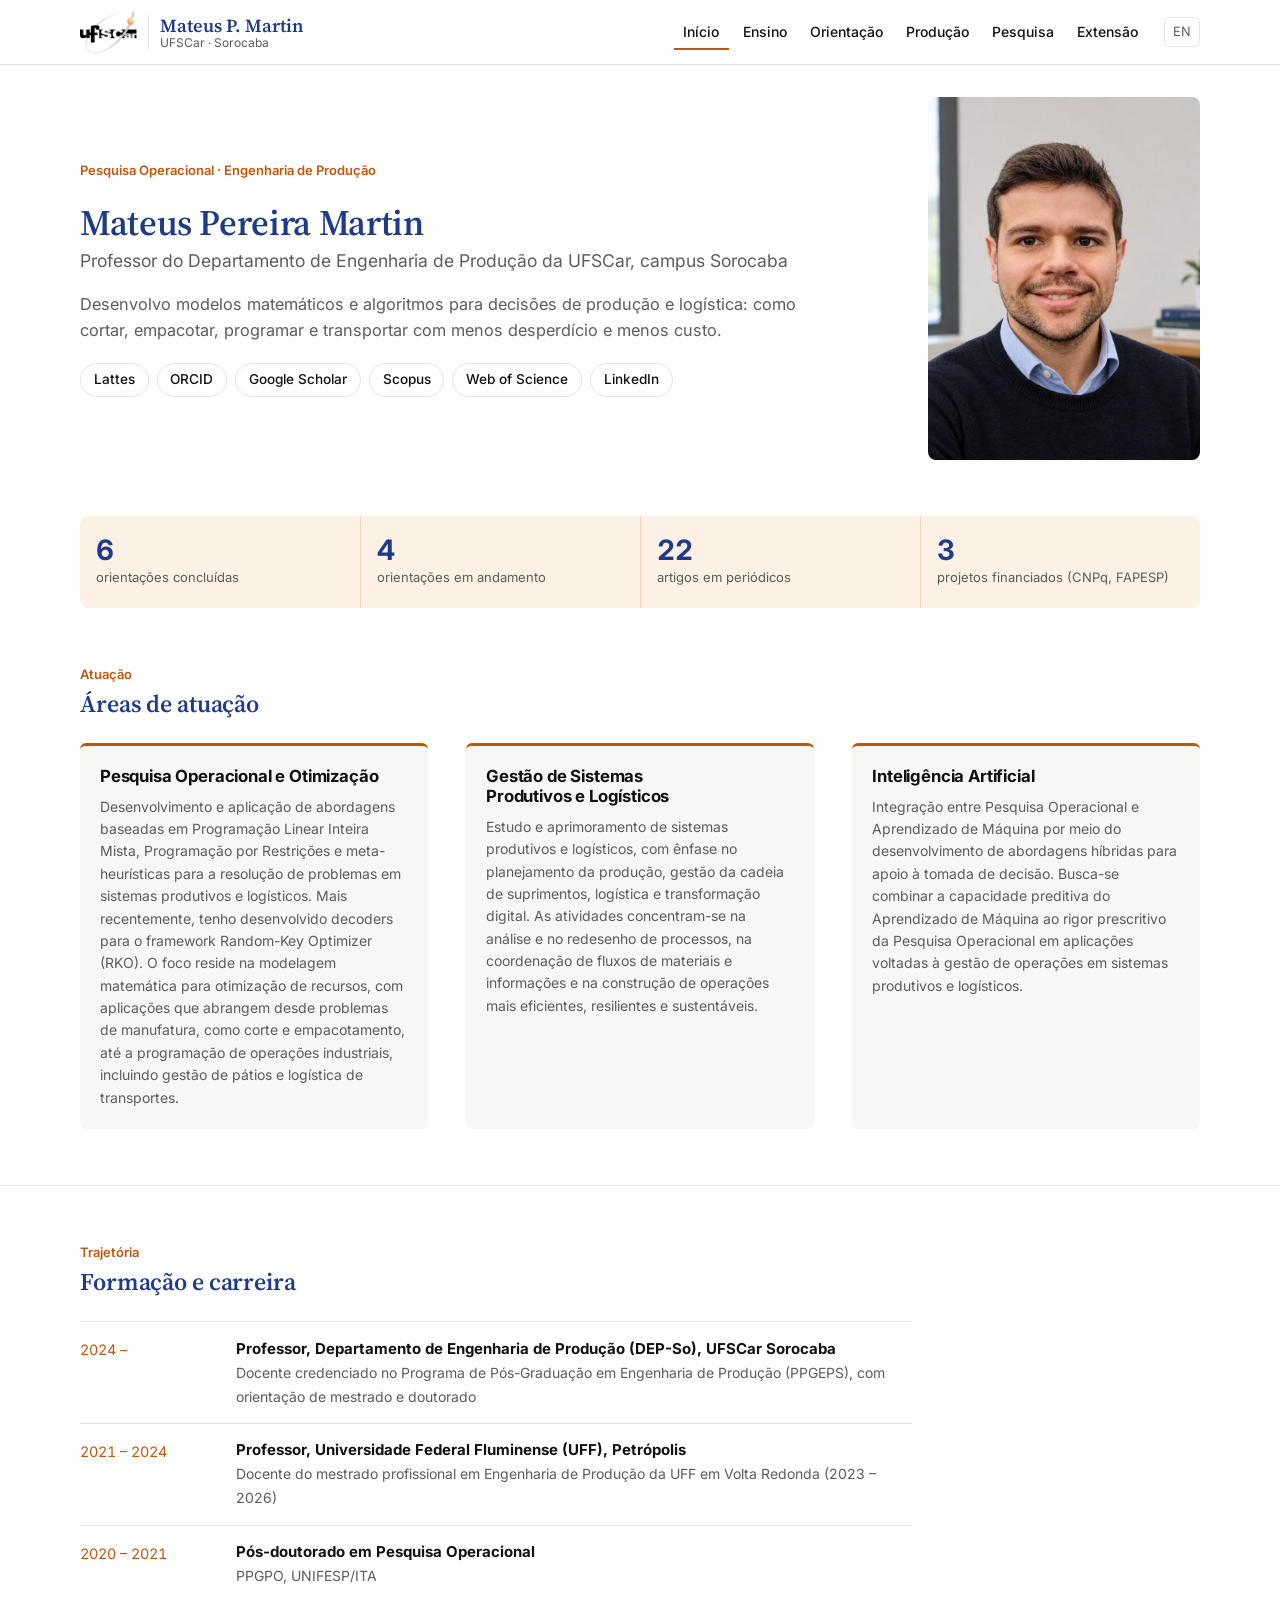
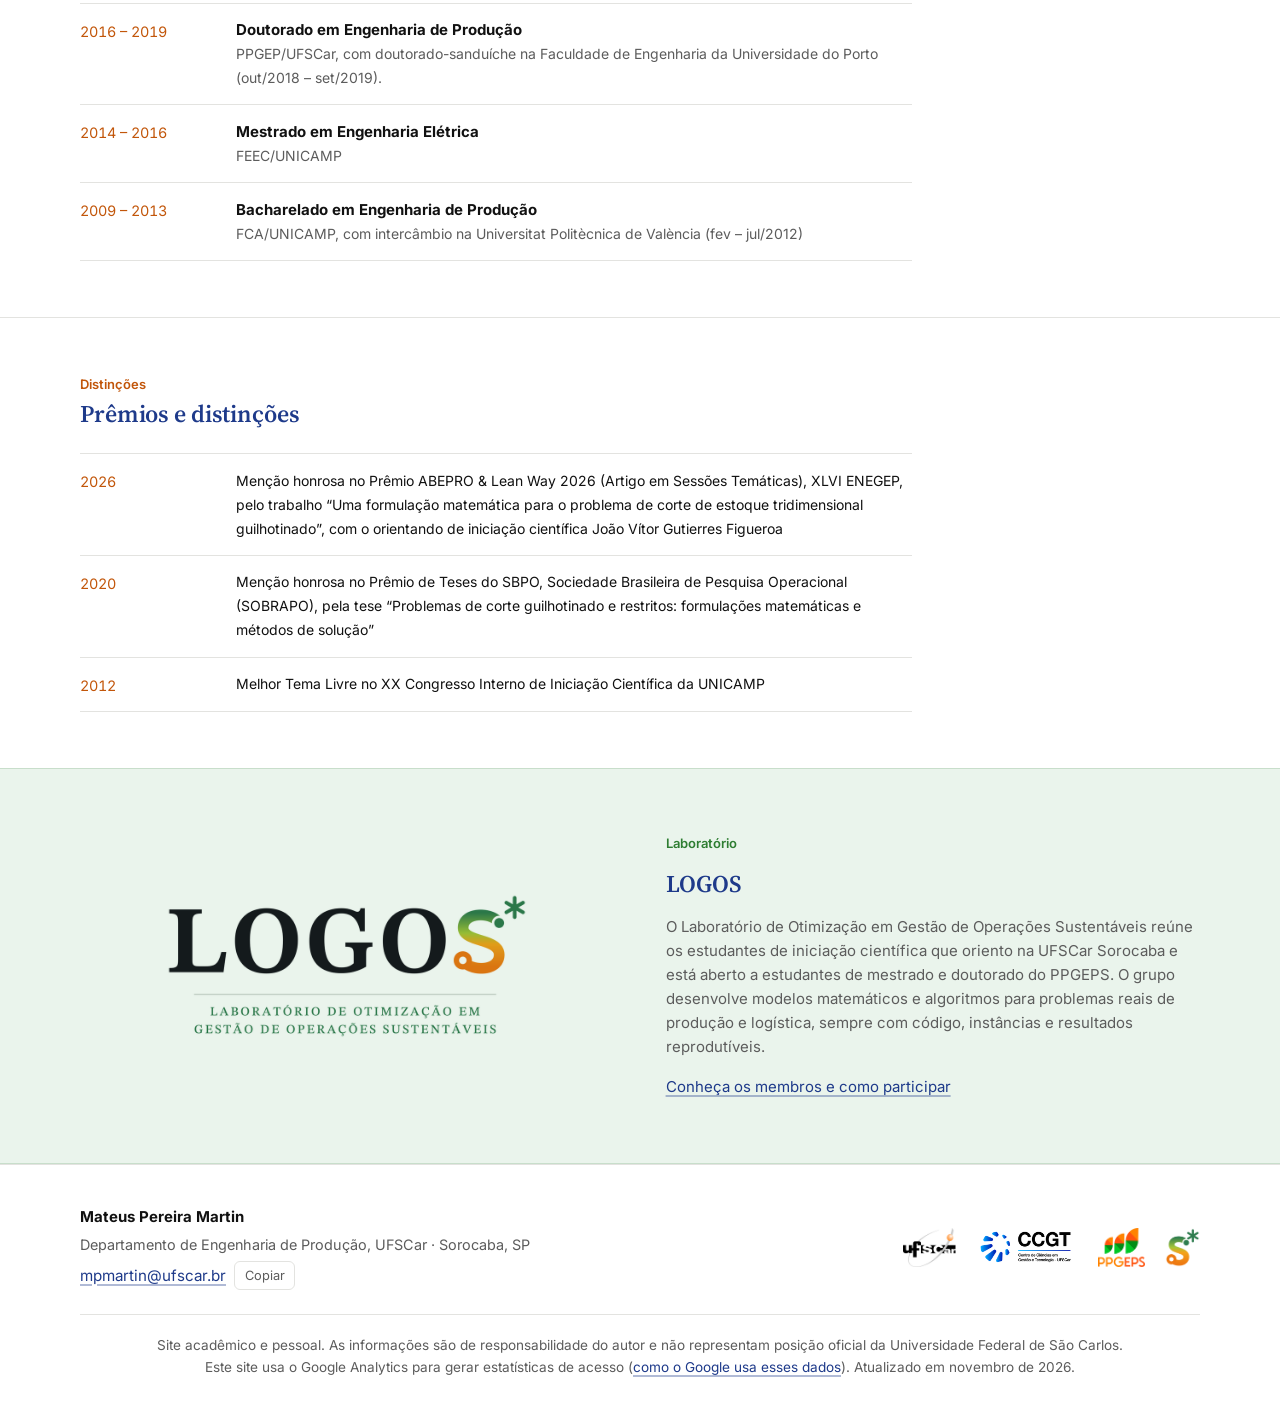
==== index.html @ 154f7690 "Add files via upload" ====
<!DOCTYPE html>
<html lang="pt-BR">
<head>
<meta charset="UTF-8">
<meta name="viewport" content="width=device-width, initial-scale=1.0, viewport-fit=cover">
<title>Mateus Pereira Martin</title>
<meta name="description" content="Mateus Pereira Martin, professor de Engenharia de Produção na UFSCar Sorocaba. Pesquisa Operacional aplicada à produção e à logística.">
<link rel="canonical" href="https://mateuspereiramartin.github.io/site/index.html">
<link rel="alternate" hreflang="pt-BR" href="https://mateuspereiramartin.github.io/site/index.html">
<link rel="alternate" hreflang="en" href="https://mateuspereiramartin.github.io/site/en/index.html">
<meta property="og:type" content="website">
<meta property="og:title" content="Mateus Pereira Martin">
<meta property="og:description" content="Mateus Pereira Martin, professor de Engenharia de Produção na UFSCar Sorocaba. Pesquisa Operacional aplicada à produção e à logística.">
<meta property="og:image" content="https://mateuspereiramartin.github.io/site/figuras/mateus.jpg">
<meta property="og:url" content="https://mateuspereiramartin.github.io/site/index.html">
<meta property="og:locale" content="pt_BR">
<link rel="icon" href="assets/favicon.svg" type="image/svg+xml">
<link rel="preconnect" href="https://fonts.googleapis.com">
<link rel="preconnect" href="https://fonts.gstatic.com" crossorigin>
<link rel="stylesheet" href="https://fonts.googleapis.com/css2?family=Inter:wght@400;500;600;700&family=Source+Serif+4:opsz,wght@8..60,600&display=swap">
<link rel="stylesheet" href="assets/site.css">
<script async src="https://www.googletagmanager.com/gtag/js?id=G-FX92F528BC"></script>
<script>window.dataLayer=window.dataLayer||[];function gtag(){dataLayer.push(arguments);}gtag('js',new Date());gtag('config','G-FX92F528BC');</script>
</head>
<body>
<a class="skip" href="#conteudo">Pular para o conteúdo</a>
<header class="site-header"><div class="wrap">
<div class="brand"><a href="https://www.ufscar.br/" target="_blank" rel="noopener" title="UFSCar"><img src="figuras/logo-ufscar.png" alt="UFSCar" width="247" height="180"></a><a class="brand-text" href="index.html"><strong>Mateus P. Martin</strong><span>UFSCar · Sorocaba</span></a></div>
<button type="button" class="menu-btn" aria-expanded="false" aria-controls="nav">Menu</button>
<nav class="nav" id="nav" aria-label="Principal"><a href="index.html" aria-current="page">Início</a><a href="ensino.html">Ensino</a><a href="orientacao.html">Orientação</a><a href="publicacoes.html">Produção</a><a href="pesquisa.html">Pesquisa</a><a href="extensao.html">Extensão</a></nav>
<a class="lang" href="en/index.html" hreflang="en" lang="en">EN</a>
</div></header>
<main id="conteudo">
<section class="hero"><div class="wrap">
<div class="hero-text">
<p class="eyebrow">Pesquisa Operacional · Engenharia de Produção</p>
<h1>Mateus Pereira Martin<span>Professor do Departamento de Engenharia de Produção da UFSCar, campus Sorocaba</span></h1>
<p class="lead">Desenvolvo modelos matemáticos e algoritmos para decisões de produção e logística: como cortar, empacotar, programar e transportar com menos desperdício e menos custo.</p>
<div class="ids"><a href="https://lattes.cnpq.br/9814295914139504" target="_blank" rel="noopener">Lattes</a><a href="https://orcid.org/0000-0002-6722-7571" target="_blank" rel="noopener">ORCID</a><a href="https://scholar.google.com.br/citations?user=QnhlnG8AAAAJ&hl" target="_blank" rel="noopener">Google Scholar</a><a href="https://www.scopus.com/authid/detail.uri?authorId=57204688163" target="_blank" rel="noopener">Scopus</a><a href="https://www.webofscience.com/wos/author/record/ADG-9938-2022" target="_blank" rel="noopener">Web of Science</a><a href="https://www.linkedin.com/in/mateus-pereira-martin/" target="_blank" rel="noopener">LinkedIn</a></div>
</div>
<figure class="hero-art" style="margin:0">
<img class="photo" src="figuras/mateus.jpg" alt="Foto de Mateus Pereira Martin" width="720" height="960">
</figure>
</div></section><div class="wrap"><dl class="facts">
<div><dt>orientações concluídas</dt><dd>6</dd></div>
<div><dt>orientações em andamento</dt><dd>4</dd></div>
<div><dt>artigos em periódicos</dt><dd>22</dd></div>
<div><dt>projetos financiados (CNPq, FAPESP)</dt><dd>3</dd></div>
</dl></div><section class="section"><div class="wrap"><div class="section-head"><p class="eyebrow">Atuação</p><h2>Áreas de atuação</h2></div><div class="cols"><div class="item"><h3>Pesquisa Operacional e Otimização</h3><p>Desenvolvimento e aplicação de abordagens baseadas em Programação Linear Inteira Mista, Programação por Restrições e meta-heurísticas para a resolução de problemas em sistemas produtivos e logísticos. Mais recentemente, tenho desenvolvido decoders para o framework Random-Key Optimizer (RKO). O foco reside na modelagem matemática para otimização de recursos, com aplicações que abrangem desde problemas de manufatura, como corte e empacotamento, até a programação de operações industriais, incluindo gestão de pátios e logística de transportes.</p></div><div class="item"><h3>Gestão de Sistemas Produtivos e Logísticos</h3><p>Estudo e aprimoramento de sistemas produtivos e logísticos, com ênfase no planejamento da produção, gestão da cadeia de suprimentos, logística e transformação digital. As atividades concentram-se na análise e no redesenho de processos, na coordenação de fluxos de materiais e informações e na construção de operações mais eficientes, resilientes e sustentáveis.</p></div><div class="item"><h3>Inteligência Artificial</h3><p>Integração entre Pesquisa Operacional e Aprendizado de Máquina por meio do desenvolvimento de abordagens híbridas para apoio à tomada de decisão. Busca-se combinar a capacidade preditiva do Aprendizado de Máquina ao rigor prescritivo da Pesquisa Operacional em aplicações voltadas à gestão de operações em sistemas produtivos e logísticos.</p></div></div></div></section><section class="section"><div class="wrap"><div class="section-head"><p class="eyebrow">Trajetória</p><h2>Formação e carreira</h2></div><ol class="timeline" reversed><li><span class="when">2024 –</span><div><strong>Professor, Departamento de Engenharia de Produção (DEP-So), UFSCar Sorocaba</strong><span>Docente credenciado no Programa de Pós-Graduação em Engenharia de Produção (PPGEPS), com orientação de mestrado e doutorado</span></div></li><li><span class="when">2021 – 2024</span><div><strong>Professor, Universidade Federal Fluminense (UFF), Petrópolis</strong><span>Docente do mestrado profissional em Engenharia de Produção da UFF em Volta Redonda (2023 – 2026)</span></div></li><li><span class="when">2020 – 2021</span><div><strong>Pós-doutorado em Pesquisa Operacional</strong><span>PPGPO, UNIFESP/ITA</span></div></li><li><span class="when">2016 – 2019</span><div><strong>Doutorado em Engenharia de Produção</strong><span>PPGEP/UFSCar, com doutorado-sanduíche na Faculdade de Engenharia da Universidade do Porto (out/2018 – set/2019).</span></div></li><li><span class="when">2014 – 2016</span><div><strong>Mestrado em Engenharia Elétrica</strong><span>FEEC/UNICAMP</span></div></li><li><span class="when">2009 – 2013</span><div><strong>Bacharelado em Engenharia de Produção</strong><span>FCA/UNICAMP, com intercâmbio na Universitat Politècnica de València (fev – jul/2012)</span></div></li></ol></div></section><section class="section"><div class="wrap"><div class="section-head"><p class="eyebrow">Distinções</p><h2>Prêmios e distinções</h2></div><ol class="timeline"><li><span class="when">2026</span><div><span style="color:var(--ink)">Menção honrosa no Prêmio ABEPRO &amp; Lean Way 2026 (Artigo em Sessões Temáticas), XLVI ENEGEP, pelo trabalho “Uma formulação matemática para o problema de corte de estoque tridimensional guilhotinado”, com o orientando de iniciação científica João Vítor Gutierres Figueroa</span></div></li><li><span class="when">2020</span><div><span style="color:var(--ink)">Menção honrosa no Prêmio de Teses do SBPO, Sociedade Brasileira de Pesquisa Operacional (SOBRAPO), pela tese “Problemas de corte guilhotinado e restritos: formulações matemáticas e métodos de solução”</span></div></li><li><span class="when">2012</span><div><span style="color:var(--ink)">Melhor Tema Livre no XX Congresso Interno de Iniciação Científica da UNICAMP</span></div></li></ol></div></section><section class="logos-band" aria-labelledby="logos-t"><div class="wrap">
<img src="figuras/logos-vertical.png" alt="LOGOS: Laboratório de Otimização em Gestão de Operações Sustentáveis" width="900" height="394" loading="lazy">
<div class="text"><p class="eyebrow">Laboratório</p>
<h2 id="logos-t">LOGOS</h2>
<p>O Laboratório de Otimização em Gestão de Operações Sustentáveis reúne os estudantes de iniciação científica que oriento na UFSCar Sorocaba e está aberto a estudantes de mestrado e doutorado do PPGEPS. O grupo desenvolve modelos matemáticos e algoritmos para problemas reais de produção e logística, sempre com código, instâncias e resultados reprodutíveis.</p>
<p><a href="orientacao.html">Conheça os membros e como participar</a></p>
</div></div></section>
</main>
<footer class="site-footer"><div class="wrap">
<div class="footer-top">
<div class="contact"><strong>Mateus Pereira Martin</strong>
<span class="muted" style="font-size:.9rem">Departamento de Engenharia de Produção, UFSCar · Sorocaba, SP</span>
<span class="email-row"><a class="email" data-email data-show data-u="mpmartin" data-d="ufscar.br">mpmartin [arroba] ufscar.br</a><button type="button" class="copy" data-u="mpmartin" data-d="ufscar.br" data-done="Copiado">Copiar</button></span></div>
<div class="inst">
<a href="https://www.ufscar.br/" target="_blank" rel="noopener"><img src="figuras/logo-ufscar.png" alt="UFSCar" width="247" height="180" loading="lazy"></a>
<a href="https://www.ccgt.ufscar.br/pt-br" target="_blank" rel="noopener"><img src="figuras/logo-ccgt.png" alt="CCGT/UFSCar" width="200" height="75" loading="lazy"></a>
<a href="https://www.ppgeps.ufscar.br/pt-br/" target="_blank" rel="noopener"><img src="figuras/logo-ppgeps.png" alt="PPGEPS/UFSCar" width="200" height="162" loading="lazy"></a>
<a href="pesquisa.html"><img src="figuras/logos-monograma.png" alt="LOGOS" title="LOGOS" width="320" height="354" loading="lazy"></a>
</div></div>
<p class="footer-note">Site acadêmico e pessoal. As informações são de responsabilidade do autor e não representam posição oficial da Universidade Federal de São Carlos.
<br>Este site usa o Google Analytics para gerar estatísticas de acesso (<a href="https://policies.google.com/technologies/partner-sites?hl=pt-BR" target="_blank" rel="noopener">como o Google usa esses dados</a>).
Atualizado em novembro de 2026.</p>
</div></footer>
<script src="assets/site.js"></script>
</body>
</html>
---- assets/site.css ----
/* Layout: coluna editorial de 72rem, cabeçalho fixo, fundo branco.
   Paleta: preto, branco e laranja (UFSCar) + verde (LOGOS, sustentabilidade). Só tema claro. */
:root {
  --bg: #ffffff;
  --surface: #f7f7f5;
  --ink: #111111;
  --muted: #5c5c5c;
  --line: #e3e3e0;
  --blue: #1e3a8a;
  --blue-soft: #eef2fb;
  --green: #2e7d32;
  --green-soft: #eaf4ec;
  --orange: #c2560a;
  --orange-soft: #fdf0e4;
  --font-display: "Source Serif 4", Georgia, "Times New Roman", serif;
  --font-body: "Inter", system-ui, -apple-system, "Segoe UI", sans-serif;
  --font-mono: "Inter", system-ui, -apple-system, "Segoe UI", sans-serif;
  --step--1: 0.8125rem;
  --step-0: 0.9375rem;
  --step-1: 1.125rem;
  --step-2: 1.25rem;
  --step-3: 1.5rem;
  --step-4: clamp(1.8rem, 3.6vw, 2.25rem);
  --radius: 6px;
  --wrap: 72rem;
  color-scheme: light;
}

*, *::before, *::after { box-sizing: border-box; }
html { scroll-behavior: smooth; scroll-padding-top: 5rem; }
@media (prefers-reduced-motion: reduce) { html { scroll-behavior: auto; } * { transition: none !important; } }
body {
  margin: 0; background: var(--bg); color: var(--ink);
  font-family: var(--font-body); font-size: var(--step-0); line-height: 1.6;
  -webkit-font-smoothing: antialiased;
}
[hidden] { display: none !important; }
img { max-width: 100%; height: auto; display: block; }
a { color: var(--blue); text-decoration-color: color-mix(in srgb, var(--blue) 35%, transparent); text-underline-offset: 3px; text-decoration-thickness: 1.5px; }
a:hover { color: var(--orange); }
:focus-visible { outline: 2px solid var(--orange); outline-offset: 2px; border-radius: 2px; }
h1, h2, h3 { font-weight: 700; line-height: 1.2; text-wrap: balance; margin: 0; }
h1, h2 { font-family: var(--font-display); font-weight: 600; letter-spacing: -0.005em; color: var(--blue); }
h3 { font-family: var(--font-body); letter-spacing: -0.01em; }
h1 { font-size: var(--step-4); letter-spacing: -0.01em; overflow-wrap: break-word; }
h2 { font-size: var(--step-3); }
h3 { font-size: var(--step-1); }
p { margin: 0; }
.wrap {
  max-width: var(--wrap); margin-inline: auto;
  padding-left: max(16px, env(safe-area-inset-left, 0px));
  padding-right: max(16px, env(safe-area-inset-right, 0px));
}
.prose { max-width: 66ch; display: grid; gap: 1rem; align-content: start; }
.lead { font-size: 1.02rem; color: var(--muted); max-width: 64ch; }
.eyebrow { font-size: var(--step--1); font-weight: 600; color: var(--orange); }
.muted { color: var(--muted); }
.mono { font-family: var(--font-mono); }
.skip { position: absolute; left: -999px; }
.skip:focus { left: 16px; top: 16px; z-index: 100; background: var(--bg); padding: .5rem 1rem; }

/* Cabeçalho */
body::before {
  content: ""; position: fixed; inset: 0 0 auto; height: env(safe-area-inset-top, 0px);
  z-index: 60; background: var(--bg);
}
.site-header {
  position: sticky; top: env(safe-area-inset-top, 0px); z-index: 50;
  background: color-mix(in srgb, var(--bg) 94%, transparent);
  backdrop-filter: blur(8px); border-bottom: 1px solid var(--line);
}
.site-header .wrap { display: flex; align-items: center; gap: 1rem; min-height: 4rem; }
.brand { display: flex; align-items: center; gap: 0.7rem; line-height: 1.15; text-decoration: none; color: var(--ink); margin-right: auto; }
.brand img { height: 2.6rem; width: auto; }
.brand a { text-decoration: none; color: var(--ink); }
.brand > a:first-child { display: block; border-radius: 2px; }
.brand-text { display: grid; padding-left: 0.7rem; border-left: 1px solid var(--line); }
.brand strong { font-family: var(--font-display); font-weight: 600; font-size: 1.15rem; color: var(--blue); }
.brand-text > span { font-size: 0.75rem; color: var(--muted); }
.brand:hover { color: var(--ink); }
.nav { display: flex; gap: 0.25rem; align-items: center; }
.nav a {
  color: var(--ink); text-decoration: none; font-size: 0.875rem; font-weight: 500;
  padding: 0.4rem 0.6rem; border-radius: var(--radius);
}
.nav a:hover { background: var(--surface); color: var(--ink); }
.nav a[aria-current="page"] { color: var(--ink); box-shadow: inset 0 -2px 0 var(--orange); border-radius: 0; }
.lang {
  font-family: var(--font-mono); font-size: 0.8rem; text-decoration: none; color: var(--muted);
  border: 1px solid var(--line); border-radius: var(--radius); padding: 0.25rem 0.5rem;
}
.lang:hover { color: var(--ink); border-color: var(--ink); }
.menu-btn {
  display: none; background: none; border: 1px solid var(--line); border-radius: var(--radius);
  color: var(--ink); font: inherit; font-size: 0.9rem; padding: 0.35rem 0.7rem; cursor: pointer;
}
@media (max-width: 860px) {
  .menu-btn { display: inline-block; }
  .nav {
    position: absolute; left: 0; right: 0; top: 100%; flex-direction: column; align-items: stretch;
    background: var(--bg); border-bottom: 1px solid var(--line);
    padding: 0.5rem max(16px, env(safe-area-inset-right, 0px)) 1rem max(16px, env(safe-area-inset-left, 0px));
  }
  .nav:not(.open) { display: none; }
  .nav a { padding: 0.7rem 0.5rem; border-bottom: 1px solid var(--line); border-radius: 0; }
  .nav a[aria-current="page"] { box-shadow: inset 3px 0 0 var(--orange); padding-left: 0.9rem; }
}

/* Seções */
main { display: block; }
.section { padding-block: clamp(2.25rem, 5vw, 3.5rem); }
.section + .section { border-top: 1px solid var(--line); }
.section-head { display: grid; gap: 0.35rem; margin-bottom: 1.5rem; }
.page-head { background: var(--surface); border-bottom: 1px solid var(--line); padding-block: clamp(1.25rem, 3vw, 1.75rem); }
.page-head + .section { border-top: 0; padding-top: clamp(1.5rem, 3vw, 2.25rem); }
.page-head .wrap { display: grid; gap: 0.75rem; }
.page-head .lead { max-width: 92ch; }

/* Hero */
.hero { padding-block: clamp(1.25rem, 3vw, 2rem) clamp(2rem, 5vw, 3.5rem); }
.hero .wrap { display: grid; grid-template-columns: minmax(0, 1fr) auto; gap: clamp(2rem, 5vw, 4rem); align-items: center; }
.hero-text { display: grid; gap: 1.25rem; min-width: 0; }
.hero-text .lead { max-width: 75ch; }
.hero-text h1 span { display: block; font-size: 1.1rem; font-weight: 400; color: var(--muted); margin-top: .4rem; font-family: var(--font-body); letter-spacing: 0; }
.ids { display: flex; flex-wrap: wrap; gap: 0.5rem; }
.ids a {
  font-size: 0.85rem; font-weight: 500; text-decoration: none; color: var(--ink);
  border: 1px solid var(--line); border-radius: 999px; padding: 0.3rem 0.8rem;
}
.ids a:hover { border-color: var(--blue); color: var(--blue); }
.hero-art { min-width: 0; justify-self: end; width: 17rem; max-width: 100%; }
.hero-art .photo { width: 100%; border-radius: 8px; }
@media (max-width: 760px) {
  .hero .wrap { grid-template-columns: 1fr; }
  .hero-art { justify-self: start; width: min(100%, 16rem); }
}

/* Números */
.facts { display: grid; grid-template-columns: repeat(4, minmax(0, 1fr)); gap: 0; background: var(--orange-soft); border-radius: 8px; margin: 0; }
.facts div { padding: 1.25rem 1rem; display: grid; gap: 0.2rem; }
.facts div + div { border-left: 1px solid color-mix(in srgb, var(--orange) 20%, transparent); }
.facts dt { font-size: var(--step--1); color: var(--muted); order: 2; }
.facts dd { margin: 0; font-size: 1.75rem; font-weight: 700; line-height: 1; color: var(--blue); font-variant-numeric: tabular-nums; order: 1; }
.facts dd small { font-size: 0.5em; color: var(--muted); font-weight: 400; font-family: var(--font-body); }
@media (max-width: 760px) {
  .facts { grid-template-columns: repeat(2, minmax(0, 1fr)); }
  .facts div:nth-child(3) { border-left: 0; }
  .facts div:nth-child(n+3) { border-top: 1px solid color-mix(in srgb, var(--orange) 20%, transparent); }
}

/* Linha do tempo */
.timeline { list-style: none; margin: 0; padding: 0; display: grid; gap: 0; max-width: 52rem; }
.timeline li { display: grid; grid-template-columns: 8.5rem minmax(0, 1fr); gap: 1.25rem; padding-block: 0.9rem; border-top: 1px solid var(--line); }
.timeline li:last-child { border-bottom: 1px solid var(--line); }
.timeline .when { font-family: var(--font-mono); font-size: 0.9rem; color: var(--orange); font-variant-numeric: tabular-nums; padding-top: 0.1rem; }
.timeline strong { display: block; }
.timeline span { color: var(--muted); font-size: 0.875rem; }
@media (max-width: 560px) { .timeline li { grid-template-columns: 1fr; gap: 0.2rem; } }

/* Grades de itens */
.cols { display: grid; grid-template-columns: repeat(3, minmax(0, 1fr)); gap: clamp(1.5rem, 3vw, 2.5rem); }
.cols-2 { display: grid; grid-template-columns: repeat(2, minmax(0, 1fr)); gap: clamp(1.5rem, 3vw, 2.5rem); }
@media (max-width: 860px) { .cols { grid-template-columns: 1fr; } }
@media (max-width: 680px) { .cols-2 { grid-template-columns: 1fr; } }
.item { display: grid; gap: 0.6rem; align-content: start; min-width: 0; }
.cols > .item, .cards > .item { background: var(--surface); border-top: 3px solid var(--orange); border-radius: var(--radius); padding: 1.25rem; }
.item h3 { font-size: 1.05rem; }
.item p { font-size: 0.875rem; }
.item p { color: var(--muted); }
.item .figure {
  background: #fff; border: 1px solid var(--line); border-radius: var(--radius); overflow: hidden;
  aspect-ratio: 3 / 2; display: grid; place-items: center; max-width: 100%;
}
.item .figure img { width: 100%; height: 100%; object-fit: contain; }
.tags { display: flex; flex-wrap: wrap; gap: 0.35rem; }
.tag {
  font-size: 0.78rem; font-weight: 500; padding: 0.1rem 0.5rem; border-radius: 4px;
  background: var(--surface); color: var(--ink); border: 1px solid var(--line);
}
.tag-green { background: var(--green-soft); border-color: transparent; color: #1b5e20; }
.tag-orange { background: var(--orange-soft); border-color: transparent; color: #8a3d06; }

/* Botões */
.btn {
  display: inline-flex; align-items: center; gap: 0.5rem; width: fit-content;
  font-weight: 600; font-size: 0.95rem; text-decoration: none;
  padding: 0.6rem 1.1rem; border-radius: var(--radius);
  background: var(--blue); color: #fff; border: 1px solid var(--blue); cursor: pointer;
}
.btn:hover { background: var(--orange); border-color: var(--orange); color: #fff; }
.btn-ghost { background: transparent; color: var(--blue); border-color: var(--blue); }
.btn-ghost:hover { background: var(--blue-soft); color: var(--blue); border-color: var(--blue); }
.actions { display: flex; flex-wrap: wrap; gap: 0.75rem; align-items: center; }

/* Faixa LOGOS: verde bem claro */
.logos-band { background: var(--green-soft); color: var(--ink); border-block: 1px solid color-mix(in srgb, var(--green) 18%, transparent); }
.logos-band .wrap { display: grid; grid-template-columns: minmax(0, 1fr) minmax(0, 1fr); gap: clamp(1.5rem, 4vw, 3.5rem); align-items: center; padding-block: clamp(2.5rem, 6vw, 4rem); }
.logos-band img { width: 100%; max-width: 24rem; justify-self: center; mix-blend-mode: multiply; }
.logos-band p { color: var(--muted); }
.logos-band .eyebrow { color: var(--green); }
.logos-band .text { display: grid; gap: 1rem; min-width: 0; }
@media (max-width: 760px) { .logos-band .wrap { grid-template-columns: 1fr; } }

/* Publicações */
.pubs { list-style: none; margin: 0; padding: 0; display: grid; }
.pub { display: grid; grid-template-columns: 4.5rem minmax(0, 1fr); gap: 1rem; padding-block: 1.1rem; border-top: 1px solid var(--line); }
.pub:last-child { border-bottom: 1px solid var(--line); }
.pub .year { font-family: var(--font-mono); color: var(--orange); font-variant-numeric: tabular-nums; padding-top: 0.15rem; }
.pub .body { display: grid; gap: 0.25rem; min-width: 0; }
.pub h3 { font-size: 1rem; line-height: 1.4; }
.pub .authors { font-size: 0.875rem; color: var(--muted); }
.pub .authors b { color: var(--ink); font-weight: 600; }
.pub .authors .st { text-decoration: underline dotted var(--orange); text-underline-offset: 3px; }
.pub .venue { font-size: 0.875rem; }
.pub .venue i { font-style: italic; }
.pub .meta { display: flex; flex-wrap: wrap; gap: 0.5rem; align-items: center; margin-top: 0.2rem; }
.pub .doi { font-family: var(--font-mono); font-size: 0.8rem; overflow-wrap: anywhere; }
@media (max-width: 560px) { .pub { grid-template-columns: 1fr; gap: 0.2rem; } }

.filters { display: flex; flex-wrap: wrap; gap: 0.5rem; align-items: center; margin-bottom: 1.25rem; }
.chip {
  font: inherit; font-size: 0.88rem; cursor: pointer; padding: 0.35rem 0.85rem; border-radius: 999px;
  border: 1px solid var(--line); background: var(--bg); color: var(--ink);
}
.chip:hover { border-color: var(--ink); }
.chip[aria-pressed="true"] { background: var(--blue); color: #fff; border-color: var(--blue); }
.chip .n { font-family: var(--font-mono); font-size: 0.75rem; opacity: 0.7; margin-left: 0.3rem; }
.search {
  font: inherit; font-size: 0.92rem; padding: 0.4rem 0.8rem; border-radius: var(--radius);
  border: 1px solid var(--line); background: var(--bg); color: var(--ink); min-width: 0; flex: 1 1 14rem; max-width: 22rem;
}
.count { font-family: var(--font-mono); font-size: 0.82rem; color: var(--muted); margin-bottom: 0.5rem; }
.empty { padding: 1.5rem 0; color: var(--muted); }
.legend { font-size: 0.88rem; color: var(--muted); margin-top: 1rem; }
.legend .st { text-decoration: underline dotted var(--orange); text-underline-offset: 3px; color: var(--ink); }

/* Orientações */
.people { list-style: none; margin: 0; padding: 0; display: grid; }
.person { display: grid; grid-template-columns: minmax(0, 15rem) minmax(0, 1fr); gap: 1.25rem; padding-block: 1.1rem; border-top: 1px solid var(--line); }
.person:last-child { border-bottom: 1px solid var(--line); }
.person .who { display: grid; gap: 0.35rem; align-content: start; }
.person .who .tag { justify-self: start; }
.person h3 { font-size: 1rem; line-height: 1.4; }
.person .who strong { font-size: 1.02rem; font-weight: 600; line-height: 1.3; }
.person .what { display: grid; gap: 0.3rem; min-width: 0; }
.person .what p { color: var(--muted); font-size: 0.875rem; }
@media (max-width: 640px) { .person { grid-template-columns: 1fr; gap: 0.5rem; } }

.steps { list-style: none; margin: 0; padding: 0; counter-reset: s; display: grid; gap: 1.25rem; }
.steps li { counter-increment: s; display: grid; grid-template-columns: 2.25rem minmax(0, 1fr); gap: 0.75rem; }
.steps li::before {
  content: counter(s); font-family: var(--font-mono); font-weight: 600; color: var(--orange);
  border: 1px solid var(--orange); border-radius: 50%; width: 2rem; height: 2rem; display: grid; place-items: center; font-size: 0.85rem;
}
.steps p { color: var(--muted); }

.callout {
  background: var(--orange-soft); border-radius: var(--radius); padding: clamp(1.25rem, 3vw, 2rem);
  display: grid; gap: 0.9rem;
}
.callout p { color: var(--muted); max-width: 62ch; }

.checklist { list-style: none; margin: 0; padding: 0; display: grid; gap: 0.5rem; }
.checklist li { padding-left: 1.4rem; position: relative; }
.checklist li::before { content: ""; position: absolute; left: 0; top: 0.62em; width: 0.6rem; height: 2px; background: var(--orange); }
.checklist-sm { gap: 0.4rem; font-size: 0.84rem; color: var(--muted); }
.checklist-sm li::before { background: var(--green); }

.course { display: grid; gap: 0.5rem; padding: 1.25rem; background: var(--surface); border-top: 3px solid var(--orange); border-radius: var(--radius); align-content: start; }
.course p { color: var(--muted); font-size: 0.875rem; }
.course .tag { justify-self: start; }

.link-out { font-weight: 600; text-decoration: none; display: inline-flex; gap: 0.4rem; align-items: baseline; }
.link-out::after { content: "↗"; font-size: 0.85em; }

/* E-mail */
.email-row { display: flex; flex-wrap: wrap; gap: 0.5rem; align-items: center; }
.email { font-family: var(--font-mono); font-size: 0.95rem; }
.copy {
  font: inherit; font-size: 0.8rem; cursor: pointer; padding: 0.2rem 0.6rem; border-radius: var(--radius);
  border: 1px solid var(--line); background: transparent; color: var(--muted);
}
.copy:hover { color: var(--ink); border-color: var(--ink); }

/* Rodapé */
.site-footer { border-top: 1px solid var(--line); background: var(--bg); margin-top: 0; }
.site-footer .wrap { padding-block: 2.5rem; display: grid; gap: 1.5rem; }
.footer-top { display: flex; flex-wrap: wrap; justify-content: space-between; gap: 1.5rem; align-items: center; }
.inst { display: flex; flex-wrap: wrap; gap: 1.25rem; align-items: center; }
.inst a { display: block; }
.inst img { height: 2.4rem; width: auto; }
.site-footer p { font-size: 0.85rem; color: var(--muted); max-width: 70ch; }
.site-footer .contact { display: grid; gap: 0.3rem; }
.site-footer .footer-note { max-width: none; text-align: center; padding-top: 1.25rem; border-top: 1px solid var(--line); }

@media (max-width: 560px) {
  .brand { gap: 0.5rem; }
  .brand img { height: 2rem; }
  .brand-text { padding-left: 0.5rem; }
  .brand strong { font-size: 1rem; white-space: nowrap; }
  .site-header .wrap { gap: 0.5rem; }
}
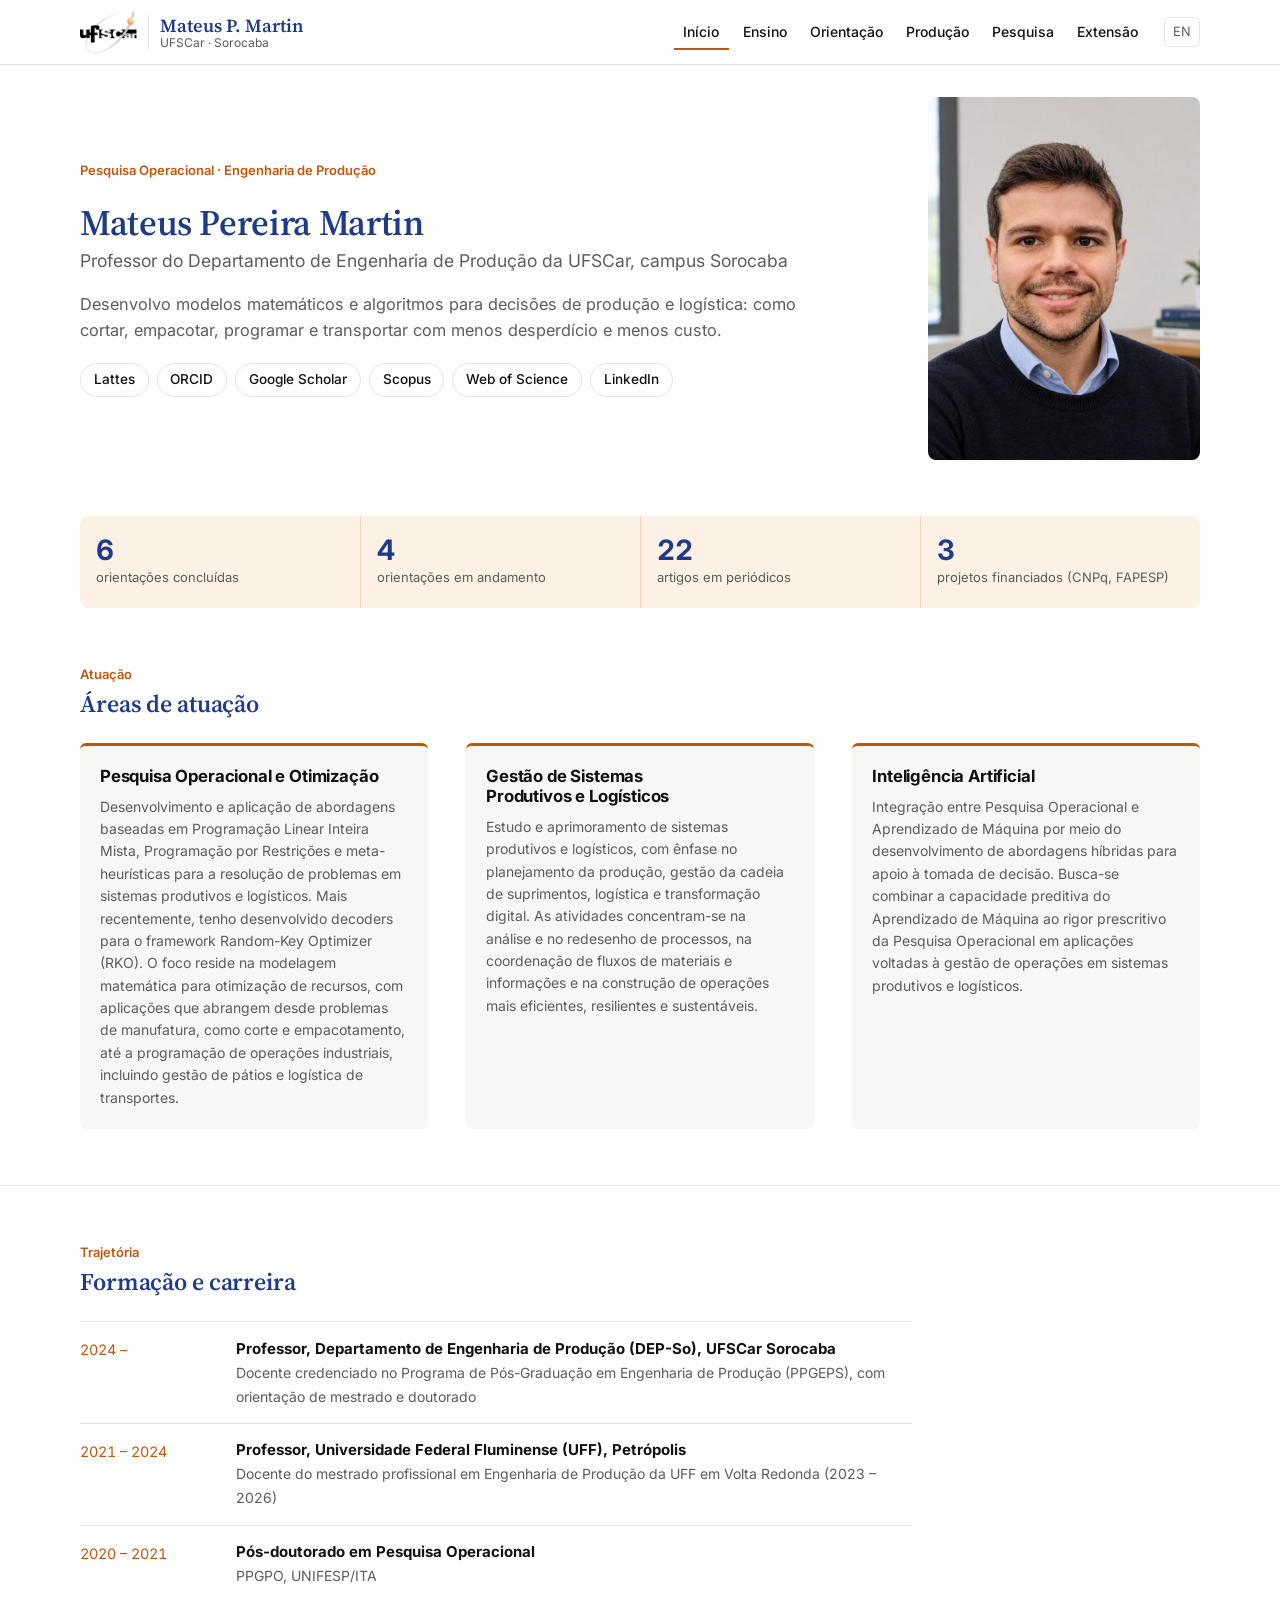
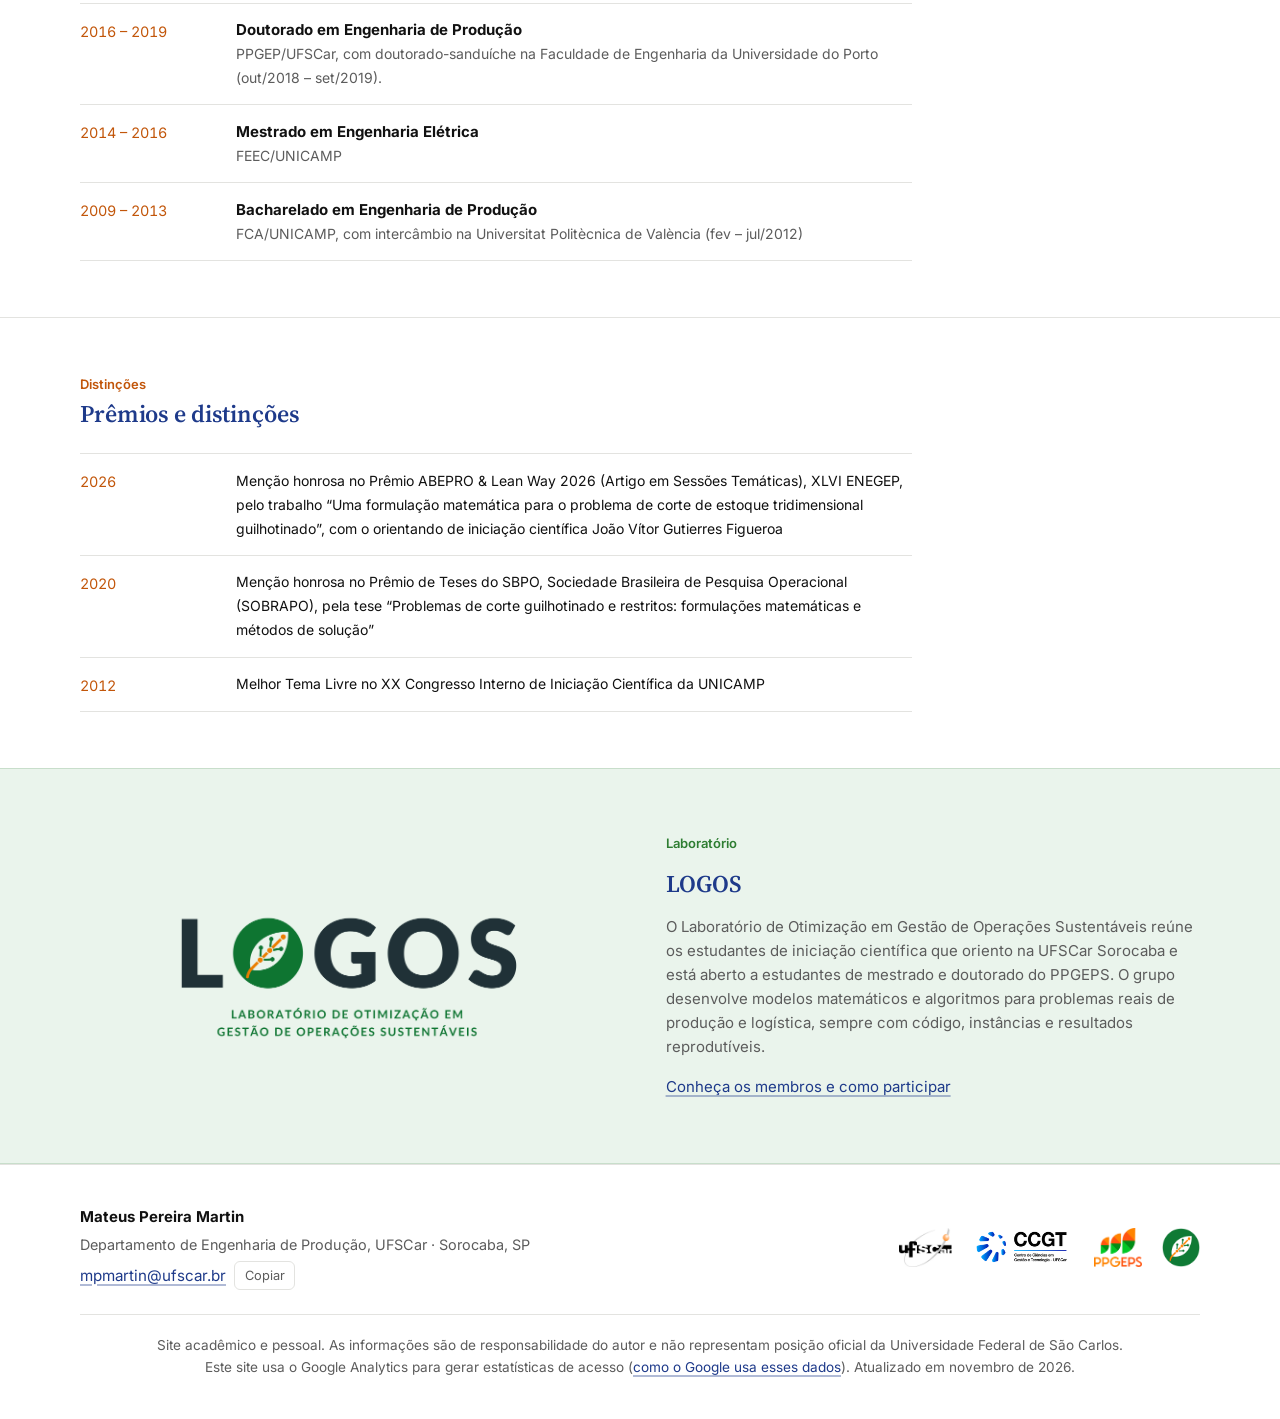
==== commit aa0beab5: "Add files via upload" ====
--- a/index.html
+++ b/index.html
@@ -47,7 +47,7 @@
 <div><dt>artigos em periódicos</dt><dd>22</dd></div>
 <div><dt>projetos financiados (CNPq, FAPESP)</dt><dd>3</dd></div>
 </dl></div><section class="section"><div class="wrap"><div class="section-head"><p class="eyebrow">Atuação</p><h2>Áreas de atuação</h2></div><div class="cols"><div class="item"><h3>Pesquisa Operacional e Otimização</h3><p>Desenvolvimento e aplicação de abordagens baseadas em Programação Linear Inteira Mista, Programação por Restrições e meta-heurísticas para a resolução de problemas em sistemas produtivos e logísticos. Mais recentemente, tenho desenvolvido decoders para o framework Random-Key Optimizer (RKO). O foco reside na modelagem matemática para otimização de recursos, com aplicações que abrangem desde problemas de manufatura, como corte e empacotamento, até a programação de operações industriais, incluindo gestão de pátios e logística de transportes.</p></div><div class="item"><h3>Gestão de Sistemas Produtivos e Logísticos</h3><p>Estudo e aprimoramento de sistemas produtivos e logísticos, com ênfase no planejamento da produção, gestão da cadeia de suprimentos, logística e transformação digital. As atividades concentram-se na análise e no redesenho de processos, na coordenação de fluxos de materiais e informações e na construção de operações mais eficientes, resilientes e sustentáveis.</p></div><div class="item"><h3>Inteligência Artificial</h3><p>Integração entre Pesquisa Operacional e Aprendizado de Máquina por meio do desenvolvimento de abordagens híbridas para apoio à tomada de decisão. Busca-se combinar a capacidade preditiva do Aprendizado de Máquina ao rigor prescritivo da Pesquisa Operacional em aplicações voltadas à gestão de operações em sistemas produtivos e logísticos.</p></div></div></div></section><section class="section"><div class="wrap"><div class="section-head"><p class="eyebrow">Trajetória</p><h2>Formação e carreira</h2></div><ol class="timeline" reversed><li><span class="when">2024 –</span><div><strong>Professor, Departamento de Engenharia de Produção (DEP-So), UFSCar Sorocaba</strong><span>Docente credenciado no Programa de Pós-Graduação em Engenharia de Produção (PPGEPS), com orientação de mestrado e doutorado</span></div></li><li><span class="when">2021 – 2024</span><div><strong>Professor, Universidade Federal Fluminense (UFF), Petrópolis</strong><span>Docente do mestrado profissional em Engenharia de Produção da UFF em Volta Redonda (2023 – 2026)</span></div></li><li><span class="when">2020 – 2021</span><div><strong>Pós-doutorado em Pesquisa Operacional</strong><span>PPGPO, UNIFESP/ITA</span></div></li><li><span class="when">2016 – 2019</span><div><strong>Doutorado em Engenharia de Produção</strong><span>PPGEP/UFSCar, com doutorado-sanduíche na Faculdade de Engenharia da Universidade do Porto (out/2018 – set/2019).</span></div></li><li><span class="when">2014 – 2016</span><div><strong>Mestrado em Engenharia Elétrica</strong><span>FEEC/UNICAMP</span></div></li><li><span class="when">2009 – 2013</span><div><strong>Bacharelado em Engenharia de Produção</strong><span>FCA/UNICAMP, com intercâmbio na Universitat Politècnica de València (fev – jul/2012)</span></div></li></ol></div></section><section class="section"><div class="wrap"><div class="section-head"><p class="eyebrow">Distinções</p><h2>Prêmios e distinções</h2></div><ol class="timeline"><li><span class="when">2026</span><div><span style="color:var(--ink)">Menção honrosa no Prêmio ABEPRO &amp; Lean Way 2026 (Artigo em Sessões Temáticas), XLVI ENEGEP, pelo trabalho “Uma formulação matemática para o problema de corte de estoque tridimensional guilhotinado”, com o orientando de iniciação científica João Vítor Gutierres Figueroa</span></div></li><li><span class="when">2020</span><div><span style="color:var(--ink)">Menção honrosa no Prêmio de Teses do SBPO, Sociedade Brasileira de Pesquisa Operacional (SOBRAPO), pela tese “Problemas de corte guilhotinado e restritos: formulações matemáticas e métodos de solução”</span></div></li><li><span class="when">2012</span><div><span style="color:var(--ink)">Melhor Tema Livre no XX Congresso Interno de Iniciação Científica da UNICAMP</span></div></li></ol></div></section><section class="logos-band" aria-labelledby="logos-t"><div class="wrap">
-<img src="figuras/logos-vertical.png" alt="LOGOS: Laboratório de Otimização em Gestão de Operações Sustentáveis" width="900" height="394" loading="lazy">
+<img src="figuras/logos-assinatura.png" alt="LOGOS: Laboratório de Otimização em Gestão de Operações Sustentáveis" width="1600" height="714" loading="lazy">
 <div class="text"><p class="eyebrow">Laboratório</p>
 <h2 id="logos-t">LOGOS</h2>
 <p>O Laboratório de Otimização em Gestão de Operações Sustentáveis reúne os estudantes de iniciação científica que oriento na UFSCar Sorocaba e está aberto a estudantes de mestrado e doutorado do PPGEPS. O grupo desenvolve modelos matemáticos e algoritmos para problemas reais de produção e logística, sempre com código, instâncias e resultados reprodutíveis.</p>
@@ -63,7 +63,7 @@
 <a href="https://www.ufscar.br/" target="_blank" rel="noopener"><img src="figuras/logo-ufscar.png" alt="UFSCar" width="247" height="180" loading="lazy"></a>
 <a href="https://www.ccgt.ufscar.br/pt-br" target="_blank" rel="noopener"><img src="figuras/logo-ccgt.png" alt="CCGT/UFSCar" width="200" height="75" loading="lazy"></a>
 <a href="https://www.ppgeps.ufscar.br/pt-br/" target="_blank" rel="noopener"><img src="figuras/logo-ppgeps.png" alt="PPGEPS/UFSCar" width="200" height="162" loading="lazy"></a>
-<a href="pesquisa.html"><img src="figuras/logos-monograma.png" alt="LOGOS" title="LOGOS" width="320" height="354" loading="lazy"></a>
+<a href="pesquisa.html"><img src="figuras/logos-simbolo.png" alt="LOGOS" title="LOGOS" width="1600" height="1600" loading="lazy"></a>
 </div></div>
 <p class="footer-note">Site acadêmico e pessoal. As informações são de responsabilidade do autor e não representam posição oficial da Universidade Federal de São Carlos.
 <br>Este site usa o Google Analytics para gerar estatísticas de acesso (<a href="https://policies.google.com/technologies/partner-sites?hl=pt-BR" target="_blank" rel="noopener">como o Google usa esses dados</a>).
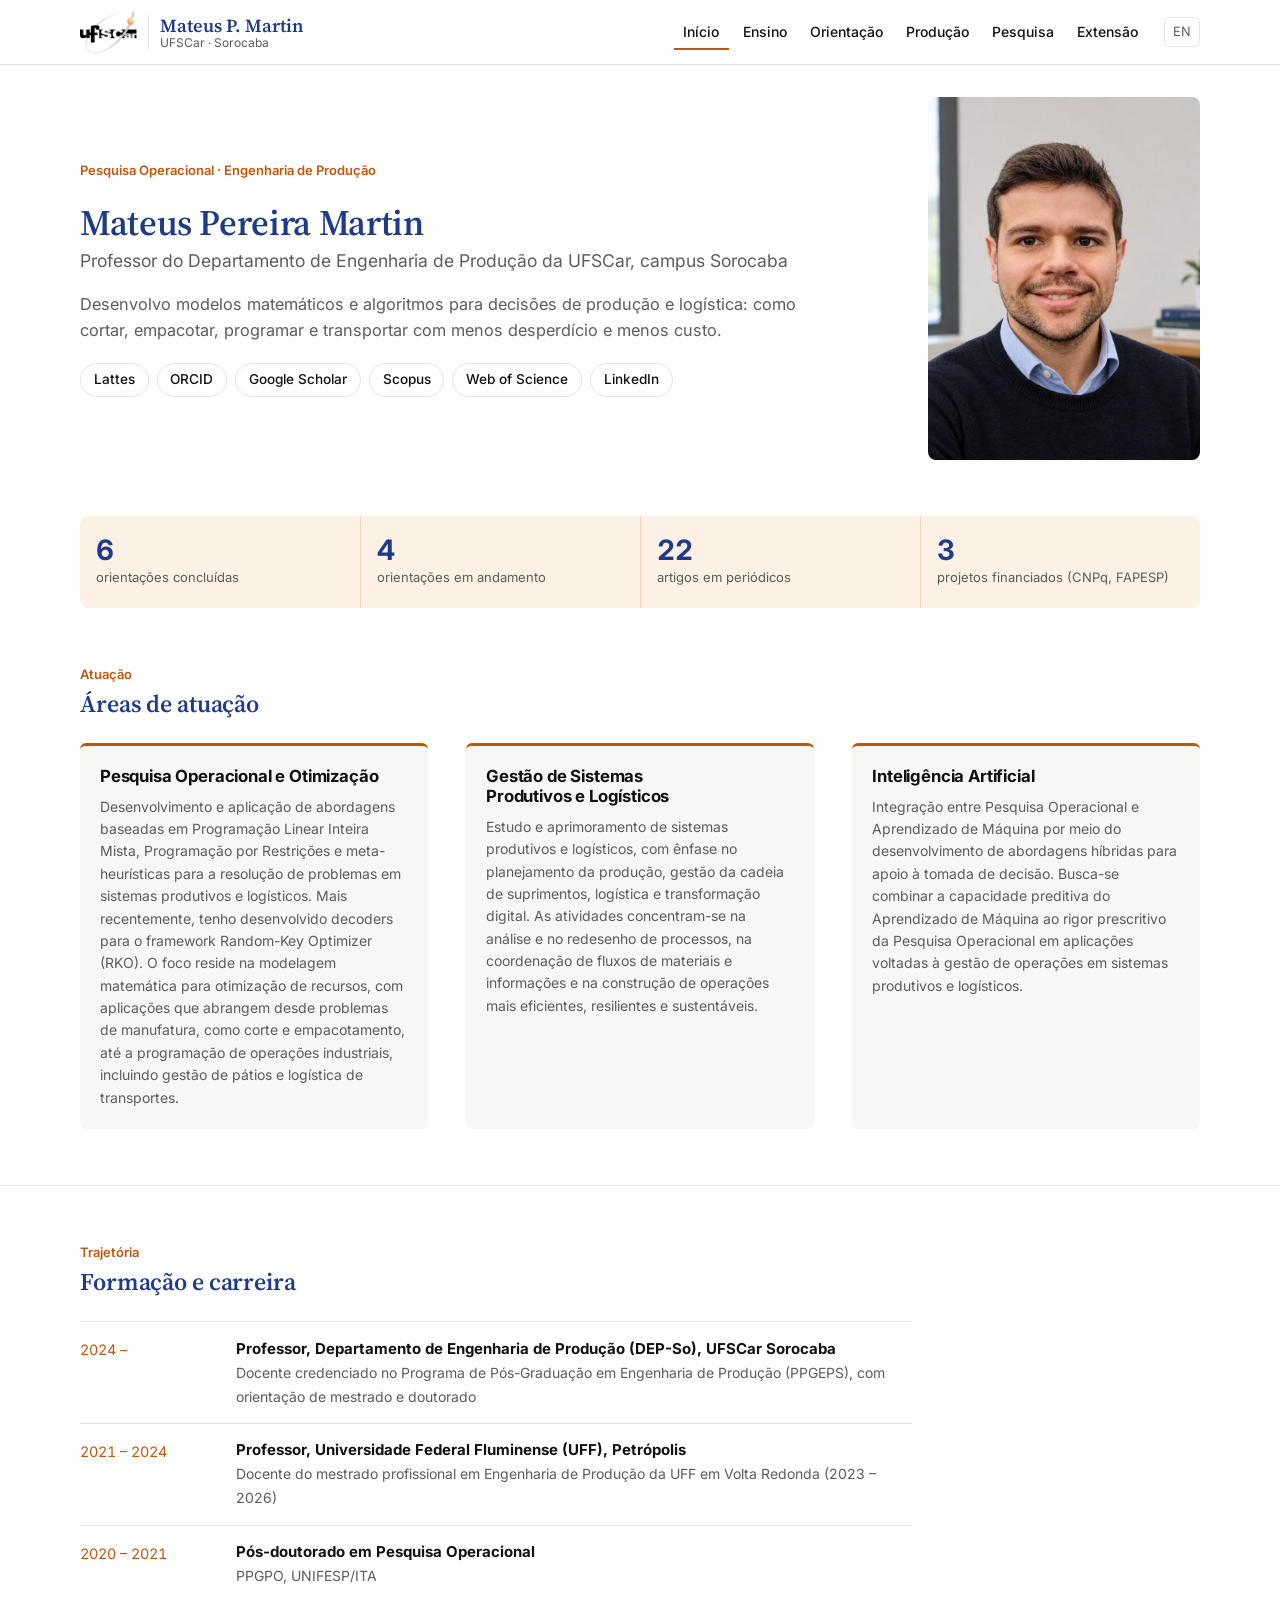
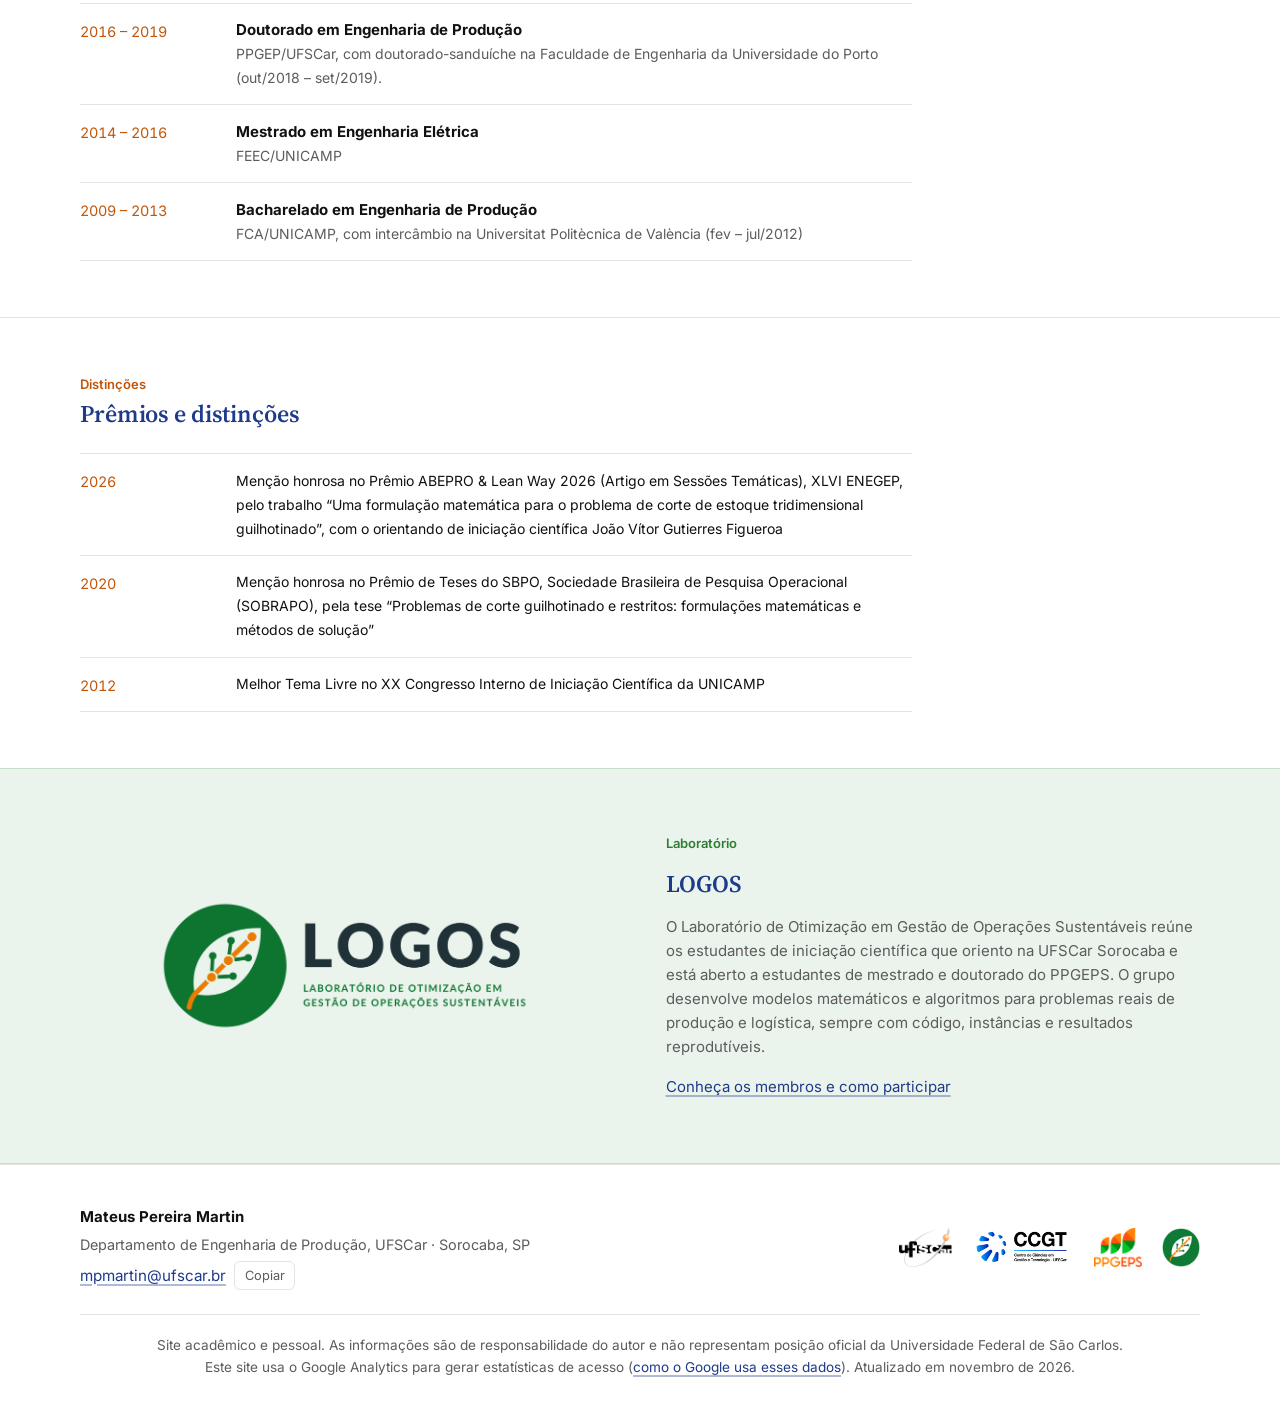
==== commit 5a2f7f34: "Add files via upload" ====
--- a/index.html
+++ b/index.html
@@ -47,7 +47,7 @@
 <div><dt>artigos em periódicos</dt><dd>22</dd></div>
 <div><dt>projetos financiados (CNPq, FAPESP)</dt><dd>3</dd></div>
 </dl></div><section class="section"><div class="wrap"><div class="section-head"><p class="eyebrow">Atuação</p><h2>Áreas de atuação</h2></div><div class="cols"><div class="item"><h3>Pesquisa Operacional e Otimização</h3><p>Desenvolvimento e aplicação de abordagens baseadas em Programação Linear Inteira Mista, Programação por Restrições e meta-heurísticas para a resolução de problemas em sistemas produtivos e logísticos. Mais recentemente, tenho desenvolvido decoders para o framework Random-Key Optimizer (RKO). O foco reside na modelagem matemática para otimização de recursos, com aplicações que abrangem desde problemas de manufatura, como corte e empacotamento, até a programação de operações industriais, incluindo gestão de pátios e logística de transportes.</p></div><div class="item"><h3>Gestão de Sistemas Produtivos e Logísticos</h3><p>Estudo e aprimoramento de sistemas produtivos e logísticos, com ênfase no planejamento da produção, gestão da cadeia de suprimentos, logística e transformação digital. As atividades concentram-se na análise e no redesenho de processos, na coordenação de fluxos de materiais e informações e na construção de operações mais eficientes, resilientes e sustentáveis.</p></div><div class="item"><h3>Inteligência Artificial</h3><p>Integração entre Pesquisa Operacional e Aprendizado de Máquina por meio do desenvolvimento de abordagens híbridas para apoio à tomada de decisão. Busca-se combinar a capacidade preditiva do Aprendizado de Máquina ao rigor prescritivo da Pesquisa Operacional em aplicações voltadas à gestão de operações em sistemas produtivos e logísticos.</p></div></div></div></section><section class="section"><div class="wrap"><div class="section-head"><p class="eyebrow">Trajetória</p><h2>Formação e carreira</h2></div><ol class="timeline" reversed><li><span class="when">2024 –</span><div><strong>Professor, Departamento de Engenharia de Produção (DEP-So), UFSCar Sorocaba</strong><span>Docente credenciado no Programa de Pós-Graduação em Engenharia de Produção (PPGEPS), com orientação de mestrado e doutorado</span></div></li><li><span class="when">2021 – 2024</span><div><strong>Professor, Universidade Federal Fluminense (UFF), Petrópolis</strong><span>Docente do mestrado profissional em Engenharia de Produção da UFF em Volta Redonda (2023 – 2026)</span></div></li><li><span class="when">2020 – 2021</span><div><strong>Pós-doutorado em Pesquisa Operacional</strong><span>PPGPO, UNIFESP/ITA</span></div></li><li><span class="when">2016 – 2019</span><div><strong>Doutorado em Engenharia de Produção</strong><span>PPGEP/UFSCar, com doutorado-sanduíche na Faculdade de Engenharia da Universidade do Porto (out/2018 – set/2019).</span></div></li><li><span class="when">2014 – 2016</span><div><strong>Mestrado em Engenharia Elétrica</strong><span>FEEC/UNICAMP</span></div></li><li><span class="when">2009 – 2013</span><div><strong>Bacharelado em Engenharia de Produção</strong><span>FCA/UNICAMP, com intercâmbio na Universitat Politècnica de València (fev – jul/2012)</span></div></li></ol></div></section><section class="section"><div class="wrap"><div class="section-head"><p class="eyebrow">Distinções</p><h2>Prêmios e distinções</h2></div><ol class="timeline"><li><span class="when">2026</span><div><span style="color:var(--ink)">Menção honrosa no Prêmio ABEPRO &amp; Lean Way 2026 (Artigo em Sessões Temáticas), XLVI ENEGEP, pelo trabalho “Uma formulação matemática para o problema de corte de estoque tridimensional guilhotinado”, com o orientando de iniciação científica João Vítor Gutierres Figueroa</span></div></li><li><span class="when">2020</span><div><span style="color:var(--ink)">Menção honrosa no Prêmio de Teses do SBPO, Sociedade Brasileira de Pesquisa Operacional (SOBRAPO), pela tese “Problemas de corte guilhotinado e restritos: formulações matemáticas e métodos de solução”</span></div></li><li><span class="when">2012</span><div><span style="color:var(--ink)">Melhor Tema Livre no XX Congresso Interno de Iniciação Científica da UNICAMP</span></div></li></ol></div></section><section class="logos-band" aria-labelledby="logos-t"><div class="wrap">
-<img src="figuras/logos-assinatura.png" alt="LOGOS: Laboratório de Otimização em Gestão de Operações Sustentáveis" width="1600" height="714" loading="lazy">
+<img src="figuras/logos-horizontal.png" alt="LOGOS: Laboratório de Otimização em Gestão de Operações Sustentáveis" width="1600" height="579" loading="lazy">
 <div class="text"><p class="eyebrow">Laboratório</p>
 <h2 id="logos-t">LOGOS</h2>
 <p>O Laboratório de Otimização em Gestão de Operações Sustentáveis reúne os estudantes de iniciação científica que oriento na UFSCar Sorocaba e está aberto a estudantes de mestrado e doutorado do PPGEPS. O grupo desenvolve modelos matemáticos e algoritmos para problemas reais de produção e logística, sempre com código, instâncias e resultados reprodutíveis.</p>
@@ -63,7 +63,7 @@
 <a href="https://www.ufscar.br/" target="_blank" rel="noopener"><img src="figuras/logo-ufscar.png" alt="UFSCar" width="247" height="180" loading="lazy"></a>
 <a href="https://www.ccgt.ufscar.br/pt-br" target="_blank" rel="noopener"><img src="figuras/logo-ccgt.png" alt="CCGT/UFSCar" width="200" height="75" loading="lazy"></a>
 <a href="https://www.ppgeps.ufscar.br/pt-br/" target="_blank" rel="noopener"><img src="figuras/logo-ppgeps.png" alt="PPGEPS/UFSCar" width="200" height="162" loading="lazy"></a>
-<a href="pesquisa.html"><img src="figuras/logos-simbolo.png" alt="LOGOS" title="LOGOS" width="1600" height="1600" loading="lazy"></a>
+<a href="pesquisa.html"><img src="figuras/logos-simbolo-claro.png" alt="LOGOS" title="LOGOS" width="1600" height="1600" loading="lazy"></a>
 </div></div>
 <p class="footer-note">Site acadêmico e pessoal. As informações são de responsabilidade do autor e não representam posição oficial da Universidade Federal de São Carlos.
 <br>Este site usa o Google Analytics para gerar estatísticas de acesso (<a href="https://policies.google.com/technologies/partner-sites?hl=pt-BR" target="_blank" rel="noopener">como o Google usa esses dados</a>).
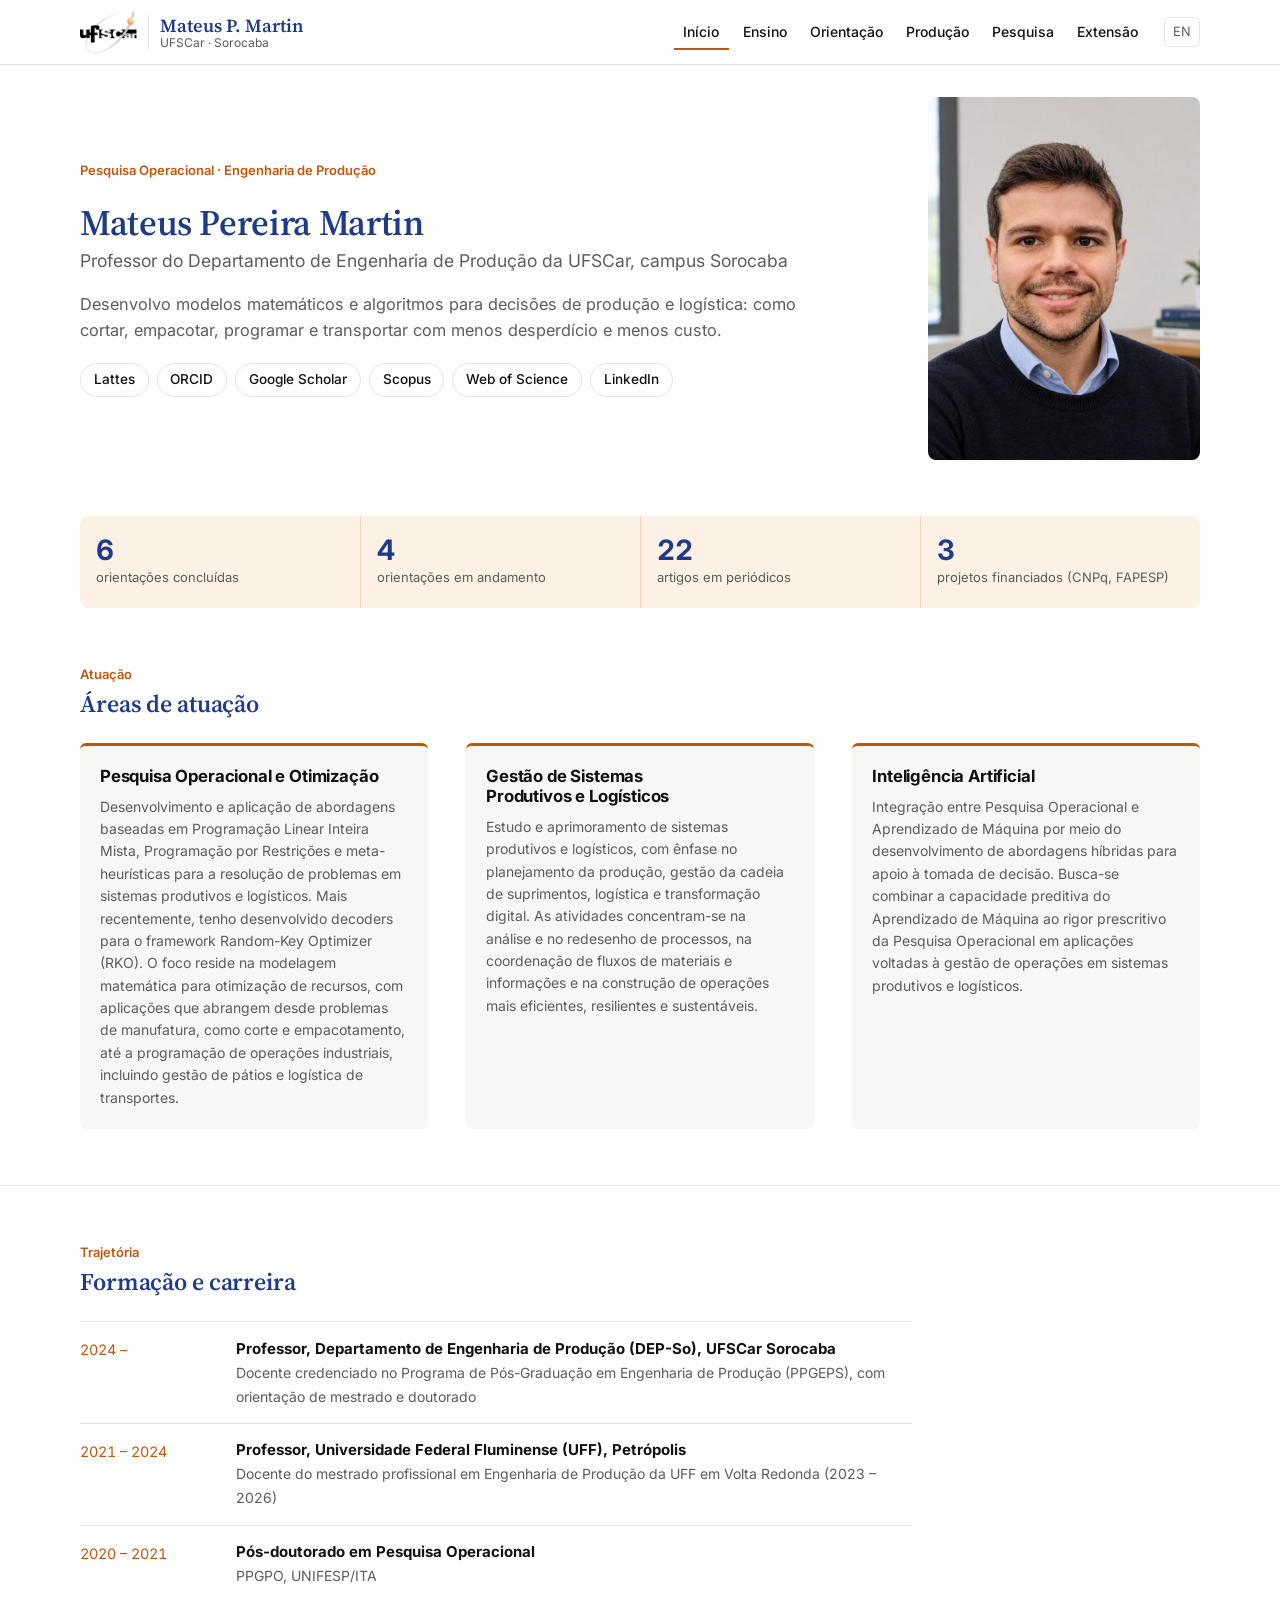
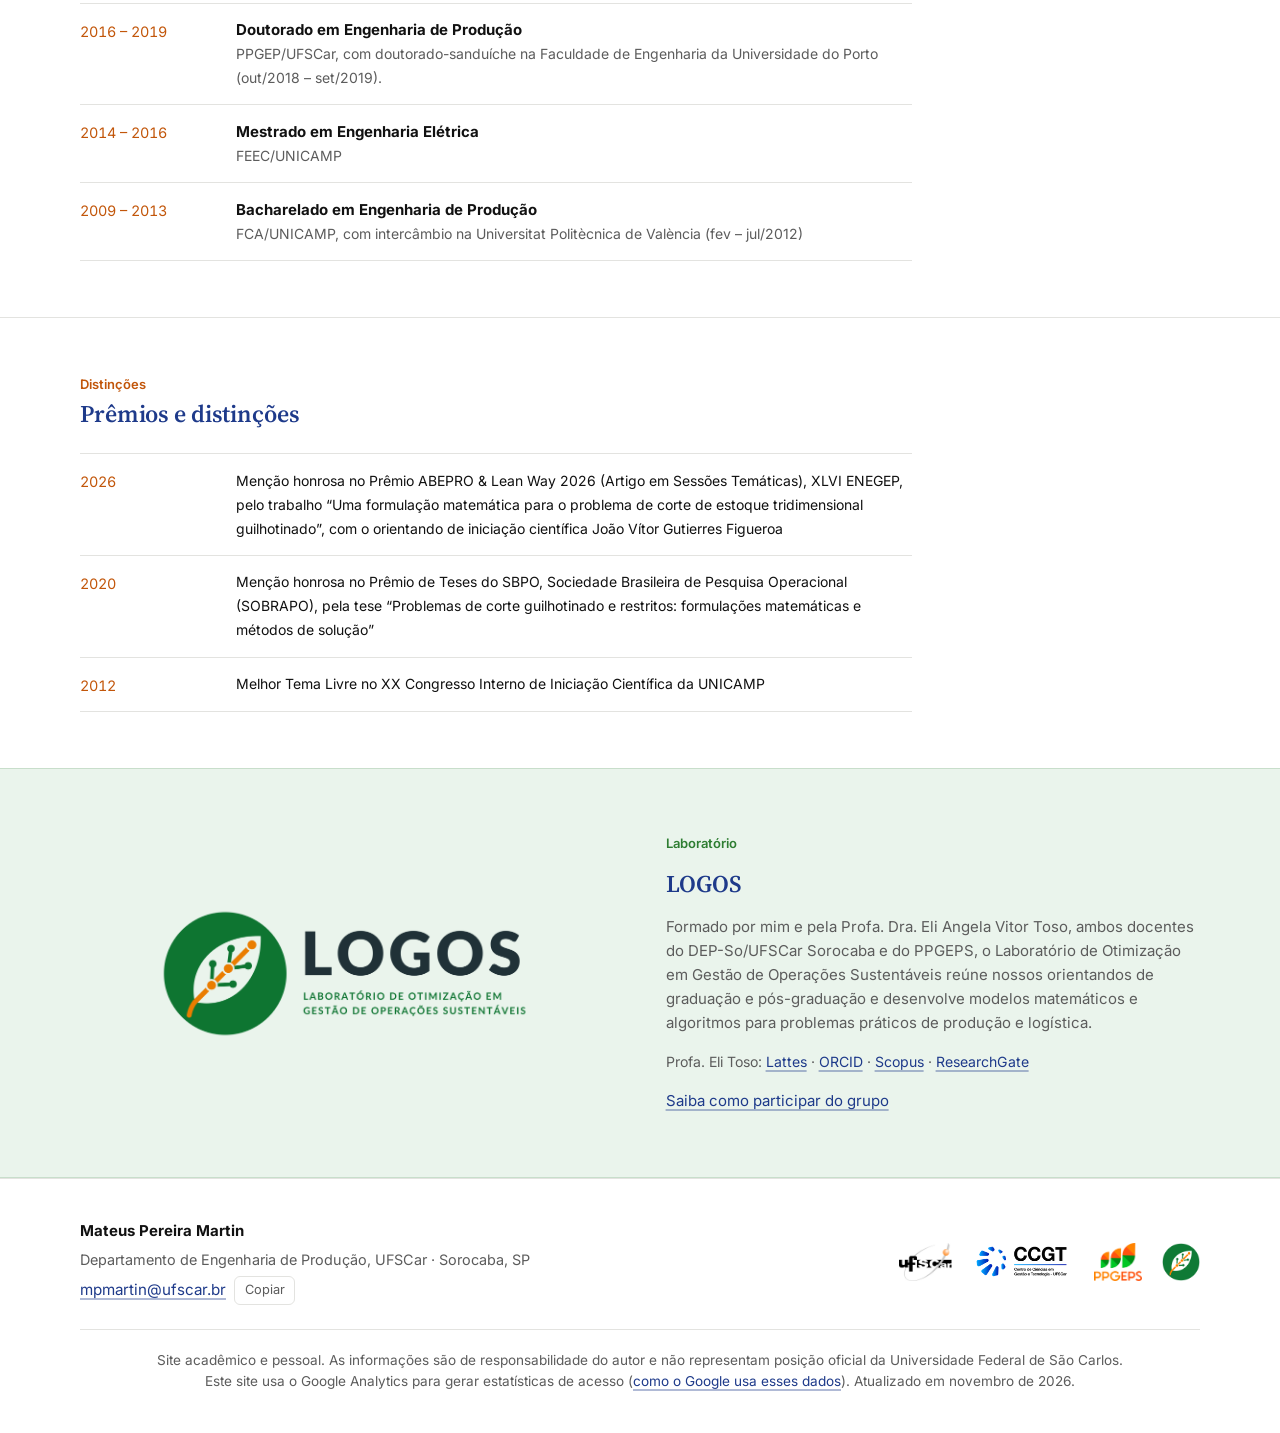
==== commit 3389450e: "Add files via upload" ====
--- a/index.html
+++ b/index.html
@@ -50,8 +50,9 @@
 <img src="figuras/logos-horizontal.png" alt="LOGOS: Laboratório de Otimização em Gestão de Operações Sustentáveis" width="1600" height="579" loading="lazy">
 <div class="text"><p class="eyebrow">Laboratório</p>
 <h2 id="logos-t">LOGOS</h2>
-<p>O Laboratório de Otimização em Gestão de Operações Sustentáveis reúne os estudantes de iniciação científica que oriento na UFSCar Sorocaba e está aberto a estudantes de mestrado e doutorado do PPGEPS. O grupo desenvolve modelos matemáticos e algoritmos para problemas reais de produção e logística, sempre com código, instâncias e resultados reprodutíveis.</p>
-<p><a href="orientacao.html">Conheça os membros e como participar</a></p>
+<p>Formado por mim e pela Profa. Dra. Eli Angela Vitor Toso, ambos docentes do DEP-So/UFSCar Sorocaba e do PPGEPS, o Laboratório de Otimização em Gestão de Operações Sustentáveis reúne nossos orientandos de graduação e pós-graduação e desenvolve modelos matemáticos e algoritmos para problemas práticos de produção e logística.</p>
+<p style="font-size:.88rem">Profa. Eli Toso: <a href="https://lattes.cnpq.br/6663631731115739" target="_blank" rel="noopener">Lattes</a> · <a href="https://orcid.org/0000-0001-7531-0300" target="_blank" rel="noopener">ORCID</a> · <a href="https://www.scopus.com/authid/detail.uri?authorId=26026490900" target="_blank" rel="noopener">Scopus</a> · <a href="https://www.researchgate.net/profile/Eli_Angela_Toso" target="_blank" rel="noopener">ResearchGate</a></p>
+<p><a href="orientacao.html#contato">Saiba como participar do grupo</a></p>
 </div></div></section>
 </main>
 <footer class="site-footer"><div class="wrap">
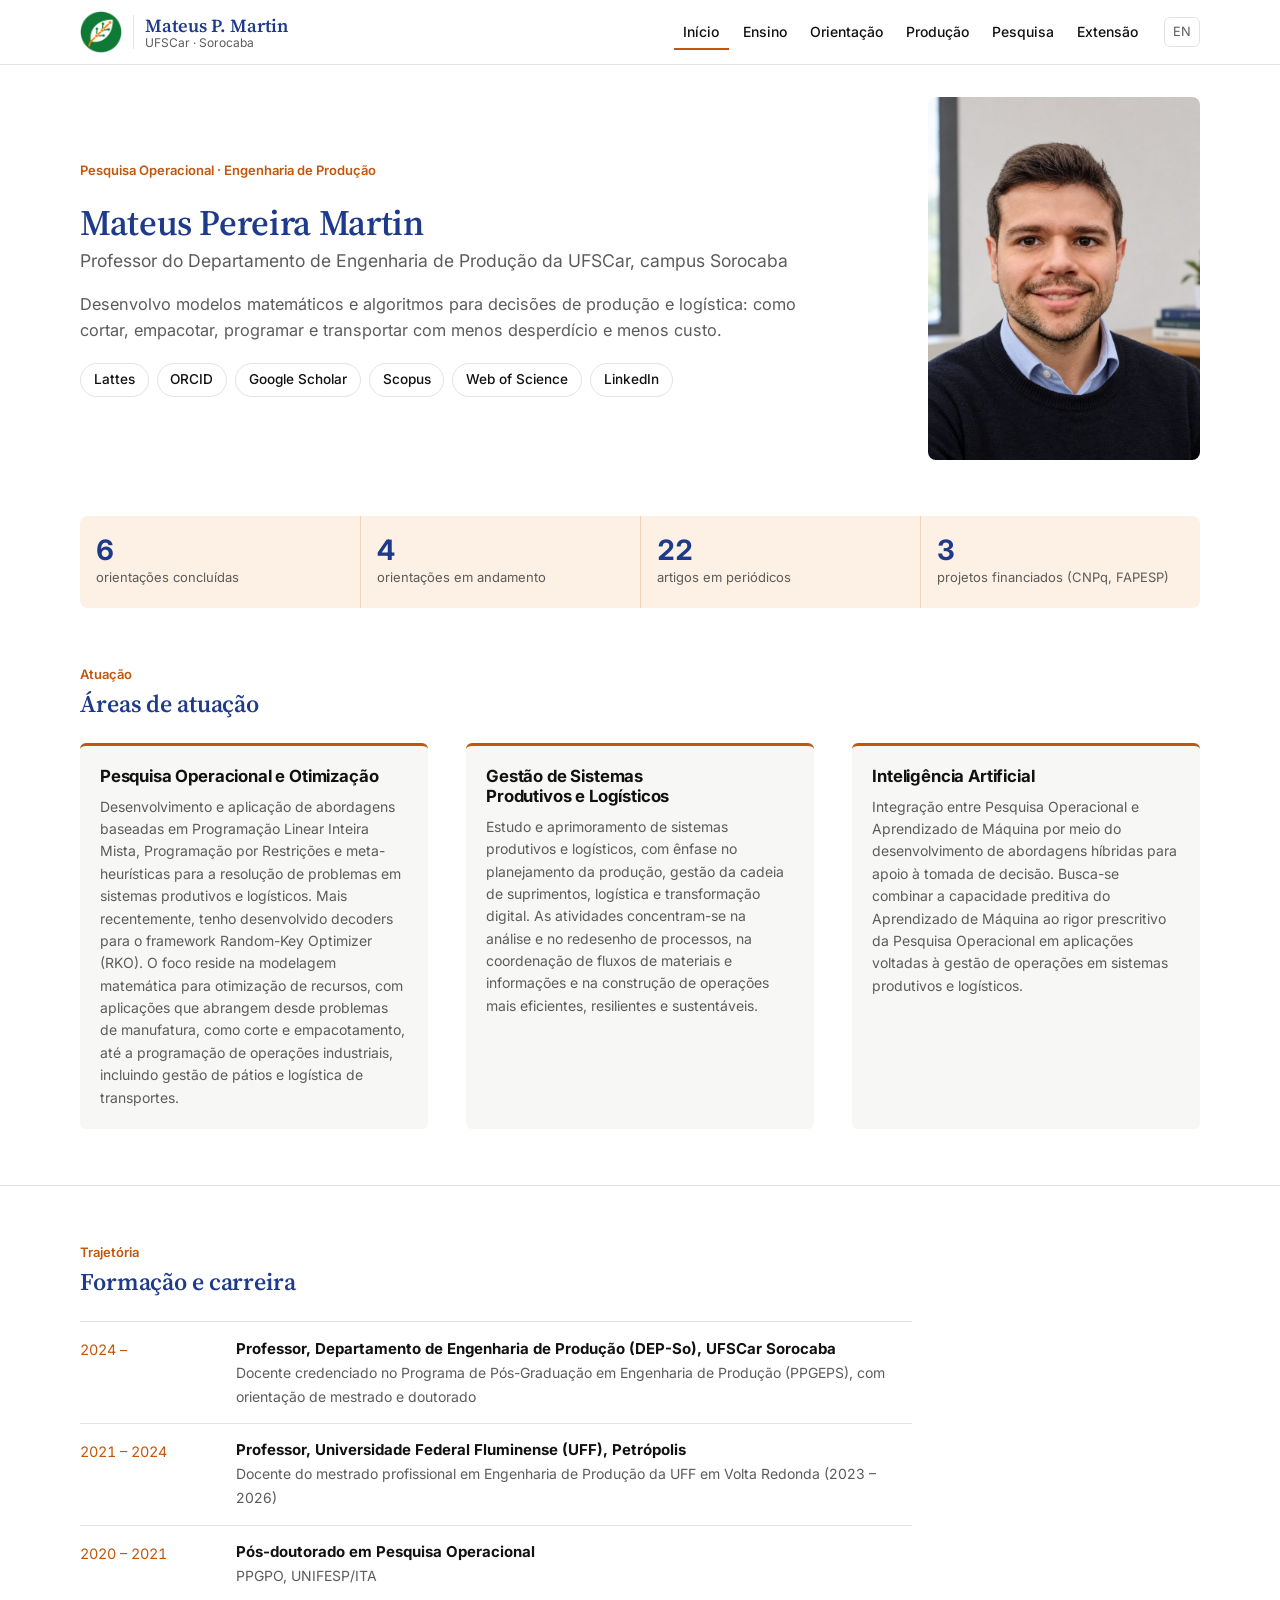
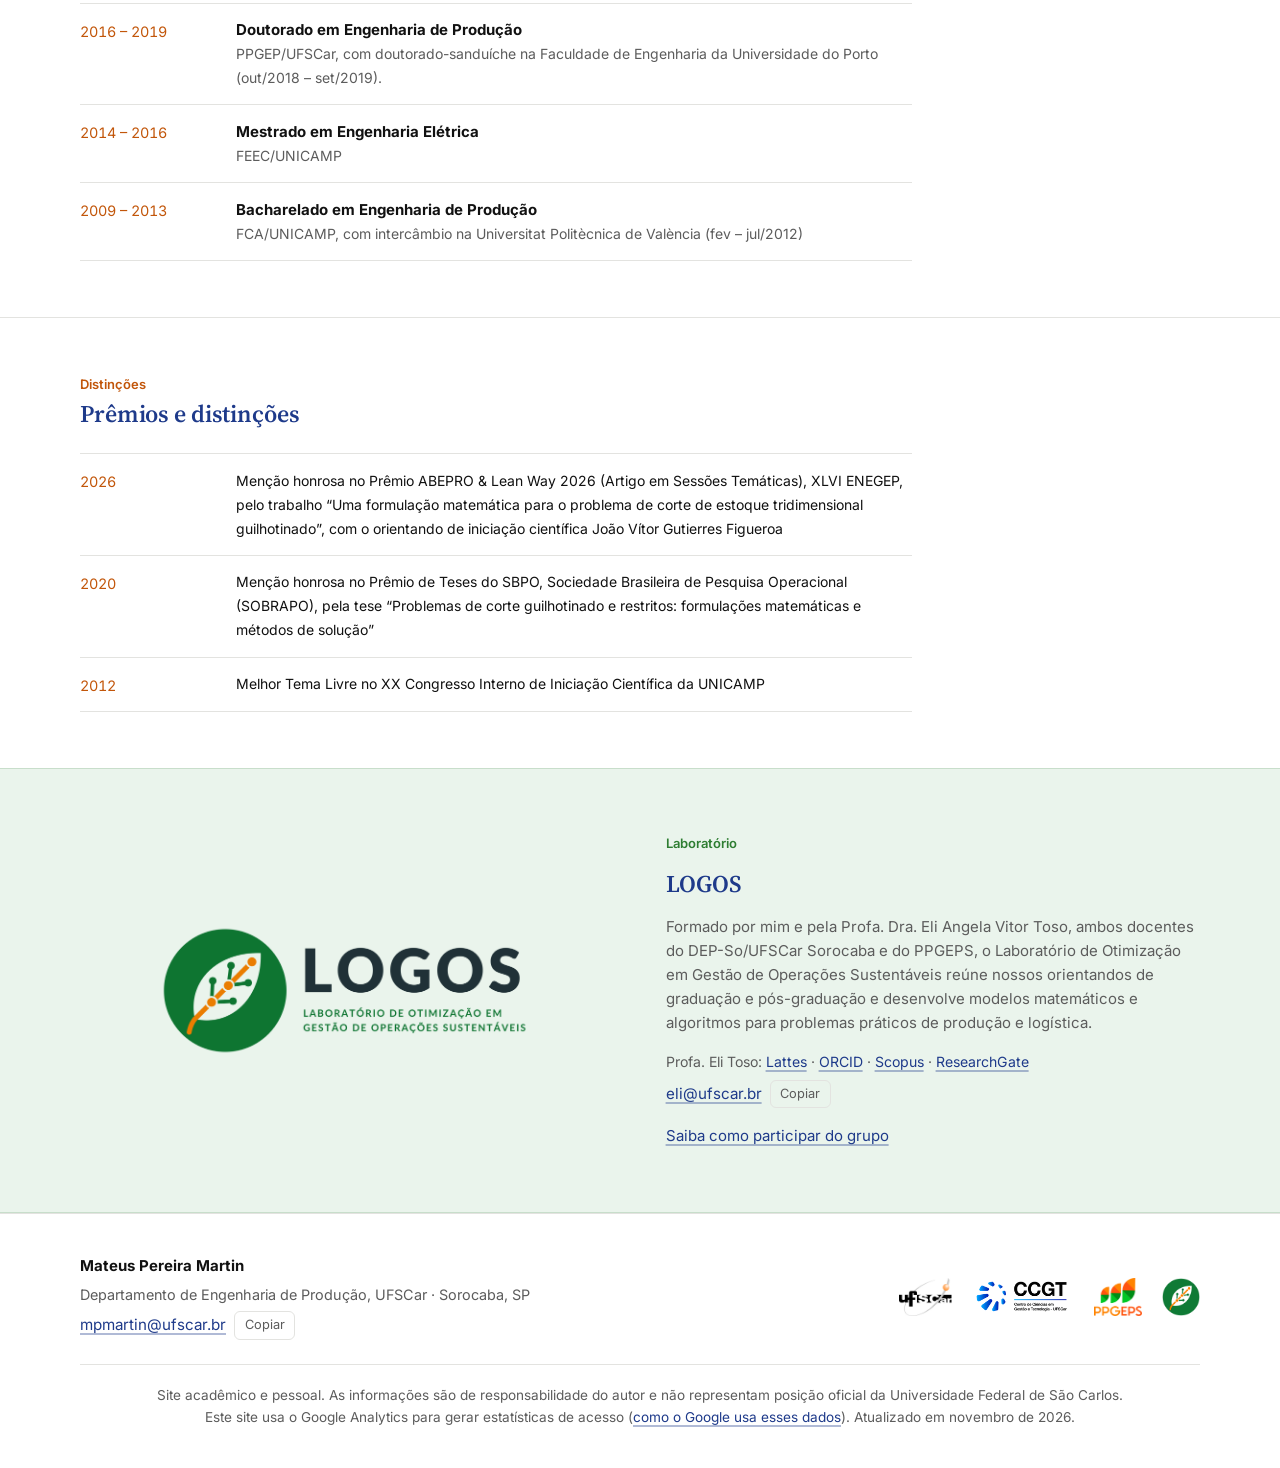
==== commit 59be95ae: "Add files via upload" ====
--- a/index.html
+++ b/index.html
@@ -25,7 +25,7 @@
 <body>
 <a class="skip" href="#conteudo">Pular para o conteúdo</a>
 <header class="site-header"><div class="wrap">
-<div class="brand"><a href="https://www.ufscar.br/" target="_blank" rel="noopener" title="UFSCar"><img src="figuras/logo-ufscar.png" alt="UFSCar" width="247" height="180"></a><a class="brand-text" href="index.html"><strong>Mateus P. Martin</strong><span>UFSCar · Sorocaba</span></a></div>
+<div class="brand"><a href="pesquisa.html#logos-t" title="LOGOS: Laboratório de Otimização em Gestão de Operações Sustentáveis"><img src="figuras/logos-simbolo-192.png" alt="LOGOS" width="192" height="192"></a><a class="brand-text" href="index.html"><strong>Mateus P. Martin</strong><span>UFSCar · Sorocaba</span></a></div>
 <button type="button" class="menu-btn" aria-expanded="false" aria-controls="nav">Menu</button>
 <nav class="nav" id="nav" aria-label="Principal"><a href="index.html" aria-current="page">Início</a><a href="ensino.html">Ensino</a><a href="orientacao.html">Orientação</a><a href="publicacoes.html">Produção</a><a href="pesquisa.html">Pesquisa</a><a href="extensao.html">Extensão</a></nav>
 <a class="lang" href="en/index.html" hreflang="en" lang="en">EN</a>
@@ -51,7 +51,8 @@
 <div class="text"><p class="eyebrow">Laboratório</p>
 <h2 id="logos-t">LOGOS</h2>
 <p>Formado por mim e pela Profa. Dra. Eli Angela Vitor Toso, ambos docentes do DEP-So/UFSCar Sorocaba e do PPGEPS, o Laboratório de Otimização em Gestão de Operações Sustentáveis reúne nossos orientandos de graduação e pós-graduação e desenvolve modelos matemáticos e algoritmos para problemas práticos de produção e logística.</p>
-<p style="font-size:.88rem">Profa. Eli Toso: <a href="https://lattes.cnpq.br/6663631731115739" target="_blank" rel="noopener">Lattes</a> · <a href="https://orcid.org/0000-0001-7531-0300" target="_blank" rel="noopener">ORCID</a> · <a href="https://www.scopus.com/authid/detail.uri?authorId=26026490900" target="_blank" rel="noopener">Scopus</a> · <a href="https://www.researchgate.net/profile/Eli_Angela_Toso" target="_blank" rel="noopener">ResearchGate</a></p>
+<div style="display:grid;gap:.4rem"><p style="font-size:.88rem">Profa. Eli Toso: <a href="https://lattes.cnpq.br/6663631731115739" target="_blank" rel="noopener">Lattes</a> · <a href="https://orcid.org/0000-0001-7531-0300" target="_blank" rel="noopener">ORCID</a> · <a href="https://www.scopus.com/authid/detail.uri?authorId=26026490900" target="_blank" rel="noopener">Scopus</a> · <a href="https://www.researchgate.net/profile/Eli_Angela_Toso" target="_blank" rel="noopener">ResearchGate</a></p>
+<span class="email-row"><a class="email" data-email data-show data-u="eli" data-d="ufscar.br">eli [arroba] ufscar.br</a><button type="button" class="copy" data-u="eli" data-d="ufscar.br" data-done="Copiado">Copiar</button></span></div>
 <p><a href="orientacao.html#contato">Saiba como participar do grupo</a></p>
 </div></div></section>
 </main>
--- a/assets/site.css
+++ b/assets/site.css
@@ -200,6 +200,7 @@
 .logos-band .eyebrow { color: var(--green); }
 .logos-band .text { display: grid; gap: 1rem; min-width: 0; }
 @media (max-width: 760px) { .logos-band .wrap { grid-template-columns: 1fr; } }
+.page-head + .logos-band { border-top: 0; }
 
 /* Publicações */
 .pubs { list-style: none; margin: 0; padding: 0; display: grid; }
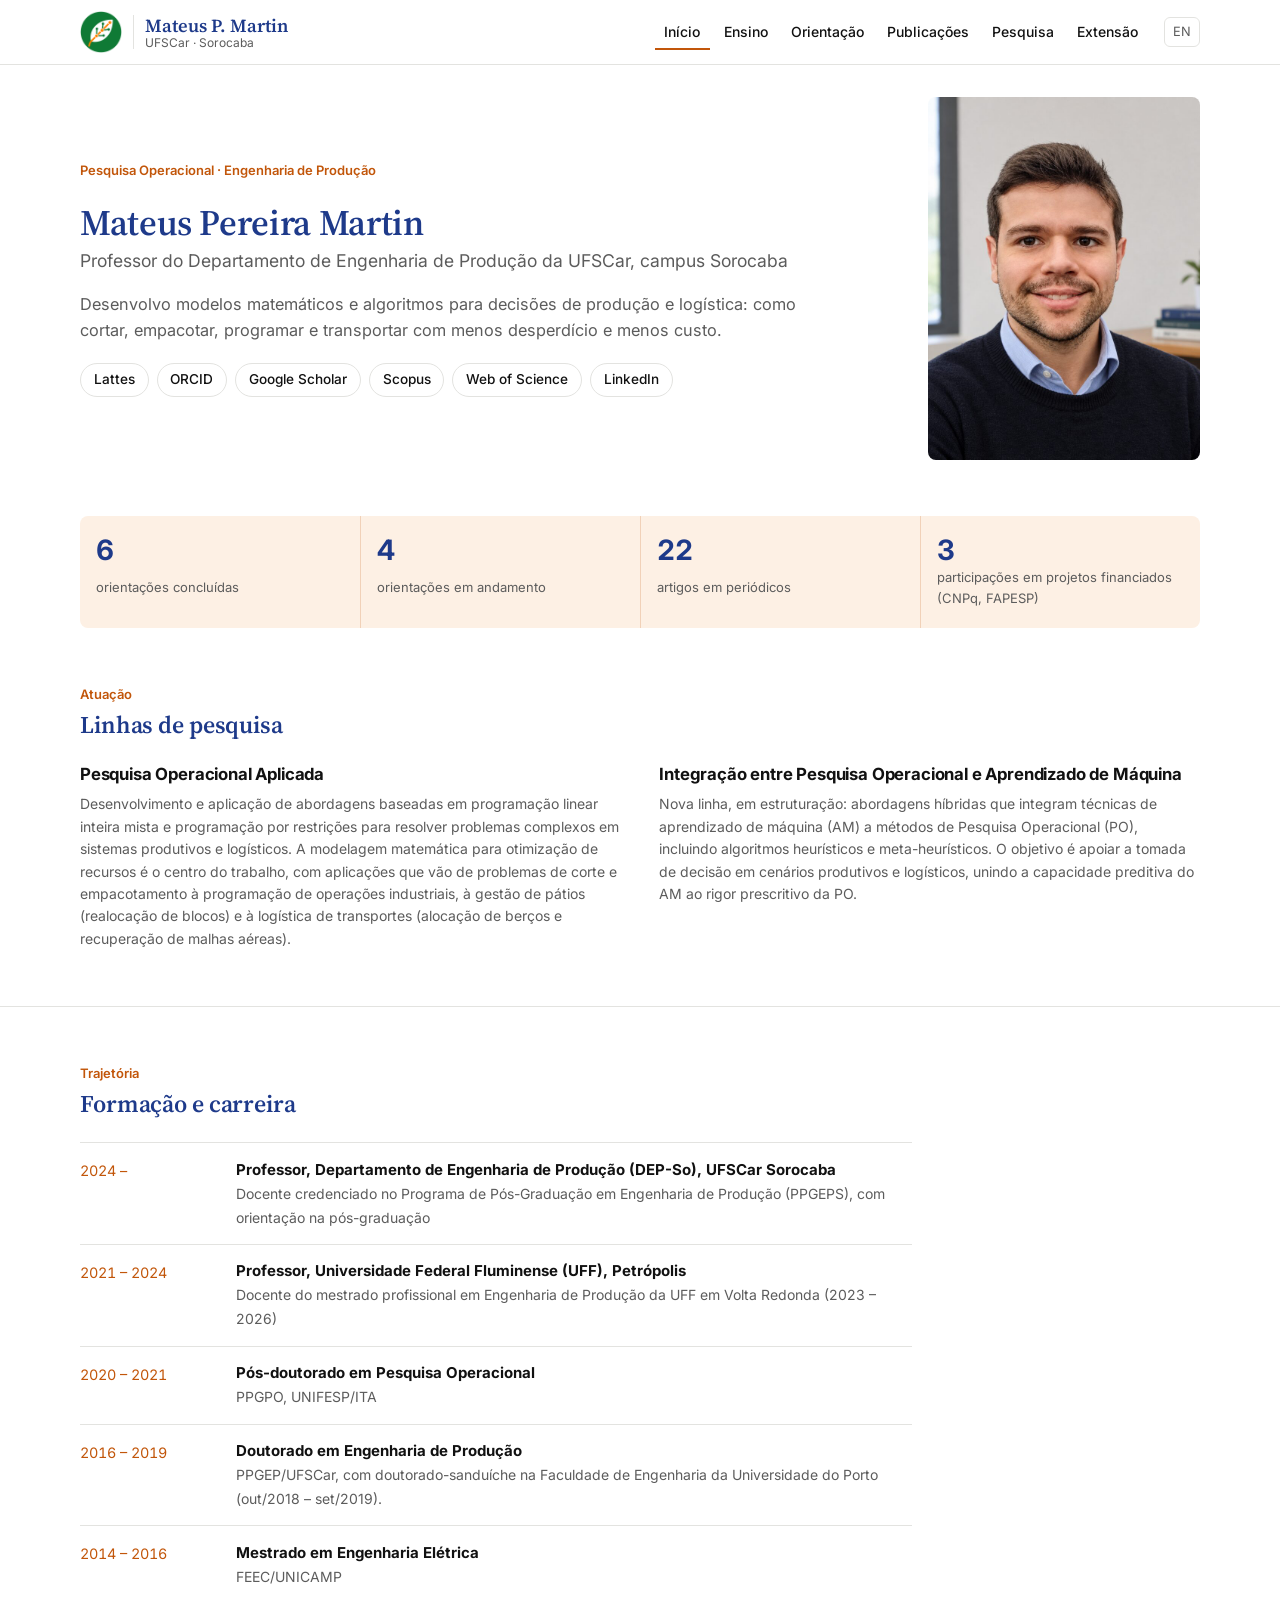
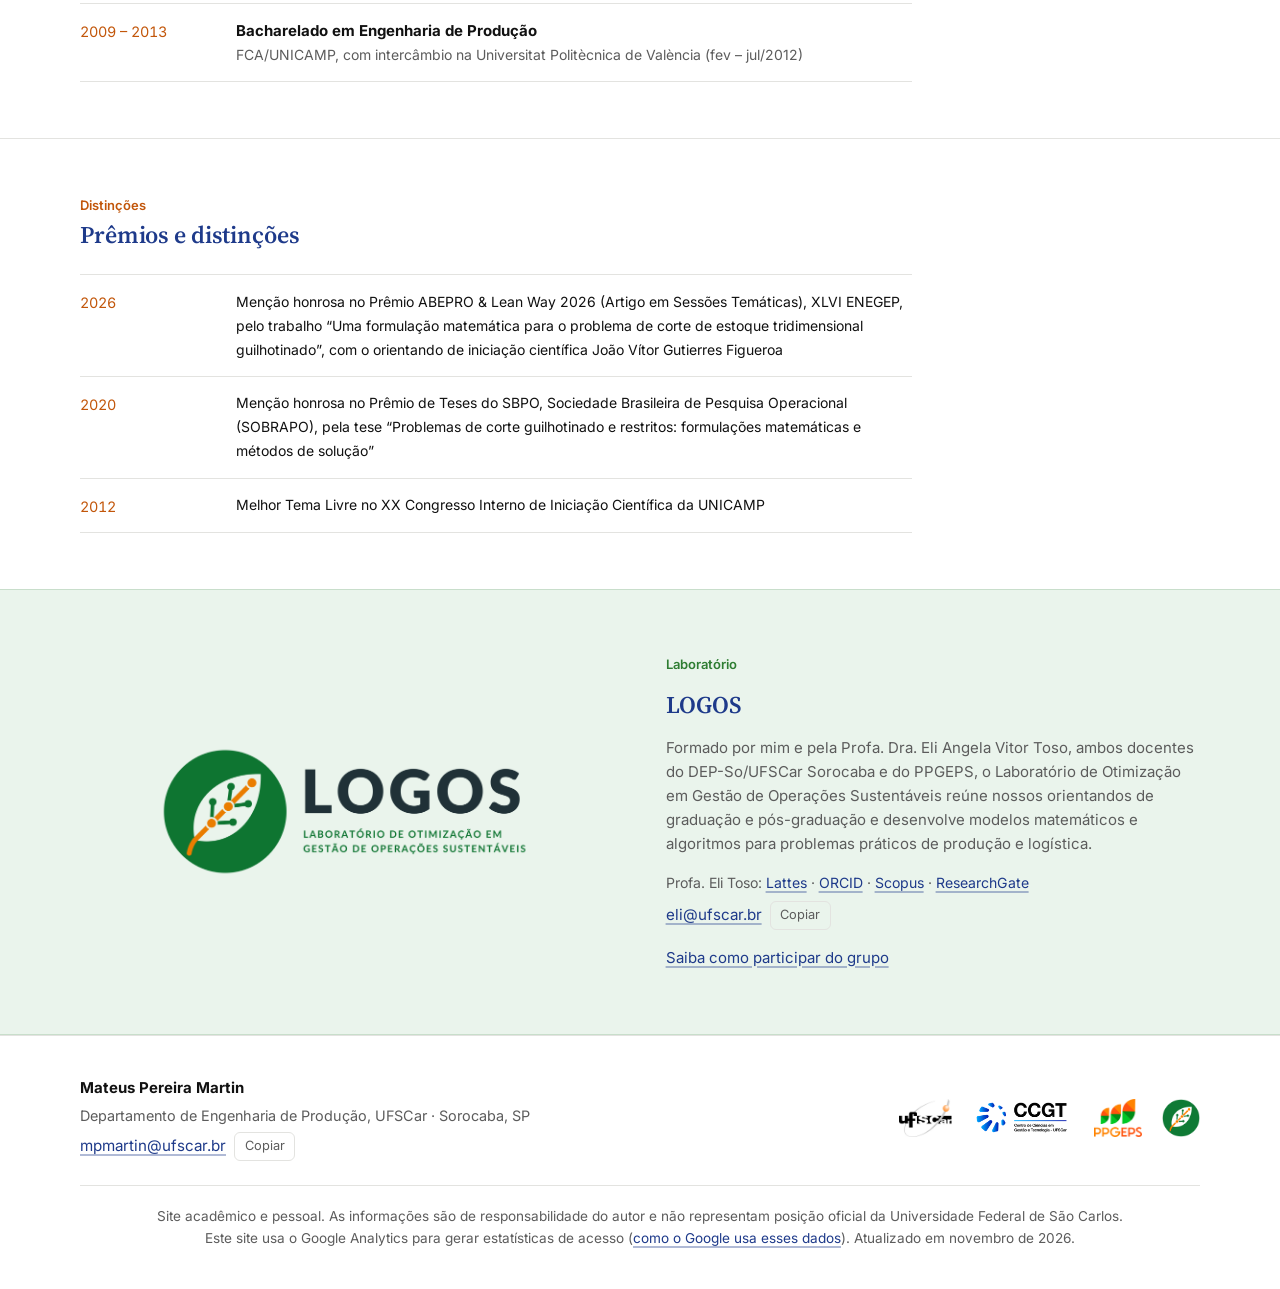
==== commit 804a2f50: "Add files via upload" ====
--- a/index.html
+++ b/index.html
@@ -27,7 +27,7 @@
 <header class="site-header"><div class="wrap">
 <div class="brand"><a href="pesquisa.html#logos-t" title="LOGOS: Laboratório de Otimização em Gestão de Operações Sustentáveis"><img src="figuras/logos-simbolo-192.png" alt="LOGOS" width="192" height="192"></a><a class="brand-text" href="index.html"><strong>Mateus P. Martin</strong><span>UFSCar · Sorocaba</span></a></div>
 <button type="button" class="menu-btn" aria-expanded="false" aria-controls="nav">Menu</button>
-<nav class="nav" id="nav" aria-label="Principal"><a href="index.html" aria-current="page">Início</a><a href="ensino.html">Ensino</a><a href="orientacao.html">Orientação</a><a href="publicacoes.html">Produção</a><a href="pesquisa.html">Pesquisa</a><a href="extensao.html">Extensão</a></nav>
+<nav class="nav" id="nav" aria-label="Principal"><a href="index.html" aria-current="page">Início</a><a href="ensino.html">Ensino</a><a href="orientacao.html">Orientação</a><a href="publicacoes.html">Publicações</a><a href="pesquisa.html">Pesquisa</a><a href="extensao.html">Extensão</a></nav>
 <a class="lang" href="en/index.html" hreflang="en" lang="en">EN</a>
 </div></header>
 <main id="conteudo">
@@ -45,8 +45,8 @@
 <div><dt>orientações concluídas</dt><dd>6</dd></div>
 <div><dt>orientações em andamento</dt><dd>4</dd></div>
 <div><dt>artigos em periódicos</dt><dd>22</dd></div>
-<div><dt>projetos financiados (CNPq, FAPESP)</dt><dd>3</dd></div>
-</dl></div><section class="section"><div class="wrap"><div class="section-head"><p class="eyebrow">Atuação</p><h2>Áreas de atuação</h2></div><div class="cols"><div class="item"><h3>Pesquisa Operacional e Otimização</h3><p>Desenvolvimento e aplicação de abordagens baseadas em Programação Linear Inteira Mista, Programação por Restrições e meta-heurísticas para a resolução de problemas em sistemas produtivos e logísticos. Mais recentemente, tenho desenvolvido decoders para o framework Random-Key Optimizer (RKO). O foco reside na modelagem matemática para otimização de recursos, com aplicações que abrangem desde problemas de manufatura, como corte e empacotamento, até a programação de operações industriais, incluindo gestão de pátios e logística de transportes.</p></div><div class="item"><h3>Gestão de Sistemas Produtivos e Logísticos</h3><p>Estudo e aprimoramento de sistemas produtivos e logísticos, com ênfase no planejamento da produção, gestão da cadeia de suprimentos, logística e transformação digital. As atividades concentram-se na análise e no redesenho de processos, na coordenação de fluxos de materiais e informações e na construção de operações mais eficientes, resilientes e sustentáveis.</p></div><div class="item"><h3>Inteligência Artificial</h3><p>Integração entre Pesquisa Operacional e Aprendizado de Máquina por meio do desenvolvimento de abordagens híbridas para apoio à tomada de decisão. Busca-se combinar a capacidade preditiva do Aprendizado de Máquina ao rigor prescritivo da Pesquisa Operacional em aplicações voltadas à gestão de operações em sistemas produtivos e logísticos.</p></div></div></div></section><section class="section"><div class="wrap"><div class="section-head"><p class="eyebrow">Trajetória</p><h2>Formação e carreira</h2></div><ol class="timeline" reversed><li><span class="when">2024 –</span><div><strong>Professor, Departamento de Engenharia de Produção (DEP-So), UFSCar Sorocaba</strong><span>Docente credenciado no Programa de Pós-Graduação em Engenharia de Produção (PPGEPS), com orientação de mestrado e doutorado</span></div></li><li><span class="when">2021 – 2024</span><div><strong>Professor, Universidade Federal Fluminense (UFF), Petrópolis</strong><span>Docente do mestrado profissional em Engenharia de Produção da UFF em Volta Redonda (2023 – 2026)</span></div></li><li><span class="when">2020 – 2021</span><div><strong>Pós-doutorado em Pesquisa Operacional</strong><span>PPGPO, UNIFESP/ITA</span></div></li><li><span class="when">2016 – 2019</span><div><strong>Doutorado em Engenharia de Produção</strong><span>PPGEP/UFSCar, com doutorado-sanduíche na Faculdade de Engenharia da Universidade do Porto (out/2018 – set/2019).</span></div></li><li><span class="when">2014 – 2016</span><div><strong>Mestrado em Engenharia Elétrica</strong><span>FEEC/UNICAMP</span></div></li><li><span class="when">2009 – 2013</span><div><strong>Bacharelado em Engenharia de Produção</strong><span>FCA/UNICAMP, com intercâmbio na Universitat Politècnica de València (fev – jul/2012)</span></div></li></ol></div></section><section class="section"><div class="wrap"><div class="section-head"><p class="eyebrow">Distinções</p><h2>Prêmios e distinções</h2></div><ol class="timeline"><li><span class="when">2026</span><div><span style="color:var(--ink)">Menção honrosa no Prêmio ABEPRO &amp; Lean Way 2026 (Artigo em Sessões Temáticas), XLVI ENEGEP, pelo trabalho “Uma formulação matemática para o problema de corte de estoque tridimensional guilhotinado”, com o orientando de iniciação científica João Vítor Gutierres Figueroa</span></div></li><li><span class="when">2020</span><div><span style="color:var(--ink)">Menção honrosa no Prêmio de Teses do SBPO, Sociedade Brasileira de Pesquisa Operacional (SOBRAPO), pela tese “Problemas de corte guilhotinado e restritos: formulações matemáticas e métodos de solução”</span></div></li><li><span class="when">2012</span><div><span style="color:var(--ink)">Melhor Tema Livre no XX Congresso Interno de Iniciação Científica da UNICAMP</span></div></li></ol></div></section><section class="logos-band" aria-labelledby="logos-t"><div class="wrap">
+<div><dt>participações em projetos financiados (CNPq, FAPESP)</dt><dd>3</dd></div>
+</dl></div><section class="section"><div class="wrap"><div class="section-head"><p class="eyebrow">Atuação</p><h2>Linhas de pesquisa</h2></div><div class="cols-2"><div class="item"><h3>Pesquisa Operacional Aplicada</h3><p>Desenvolvimento e aplicação de abordagens baseadas em programação linear inteira mista e programação por restrições para resolver problemas complexos em sistemas produtivos e logísticos. A modelagem matemática para otimização de recursos é o centro do trabalho, com aplicações que vão de problemas de corte e empacotamento à programação de operações industriais, à gestão de pátios (realocação de blocos) e à logística de transportes (alocação de berços e recuperação de malhas aéreas).</p></div><div class="item"><h3>Integração entre Pesquisa Operacional e Aprendizado de Máquina</h3><p>Nova linha, em estruturação: abordagens híbridas que integram técnicas de aprendizado de máquina (AM) a métodos de Pesquisa Operacional (PO), incluindo algoritmos heurísticos e meta-heurísticos. O objetivo é apoiar a tomada de decisão em cenários produtivos e logísticos, unindo a capacidade preditiva do AM ao rigor prescritivo da PO.</p></div></div></div></section><section class="section"><div class="wrap"><div class="section-head"><p class="eyebrow">Trajetória</p><h2>Formação e carreira</h2></div><ol class="timeline" reversed><li><span class="when">2024 –</span><div><strong>Professor, Departamento de Engenharia de Produção (DEP-So), UFSCar Sorocaba</strong><span>Docente credenciado no Programa de Pós-Graduação em Engenharia de Produção (PPGEPS), com orientação na pós-graduação</span></div></li><li><span class="when">2021 – 2024</span><div><strong>Professor, Universidade Federal Fluminense (UFF), Petrópolis</strong><span>Docente do mestrado profissional em Engenharia de Produção da UFF em Volta Redonda (2023 – 2026)</span></div></li><li><span class="when">2020 – 2021</span><div><strong>Pós-doutorado em Pesquisa Operacional</strong><span>PPGPO, UNIFESP/ITA</span></div></li><li><span class="when">2016 – 2019</span><div><strong>Doutorado em Engenharia de Produção</strong><span>PPGEP/UFSCar, com doutorado-sanduíche na Faculdade de Engenharia da Universidade do Porto (out/2018 – set/2019).</span></div></li><li><span class="when">2014 – 2016</span><div><strong>Mestrado em Engenharia Elétrica</strong><span>FEEC/UNICAMP</span></div></li><li><span class="when">2009 – 2013</span><div><strong>Bacharelado em Engenharia de Produção</strong><span>FCA/UNICAMP, com intercâmbio na Universitat Politècnica de València (fev – jul/2012)</span></div></li></ol></div></section><section class="section"><div class="wrap"><div class="section-head"><p class="eyebrow">Distinções</p><h2>Prêmios e distinções</h2></div><ol class="timeline"><li><span class="when">2026</span><div><span style="color:var(--ink)">Menção honrosa no Prêmio ABEPRO &amp; Lean Way 2026 (Artigo em Sessões Temáticas), XLVI ENEGEP, pelo trabalho “Uma formulação matemática para o problema de corte de estoque tridimensional guilhotinado”, com o orientando de iniciação científica João Vítor Gutierres Figueroa</span></div></li><li><span class="when">2020</span><div><span style="color:var(--ink)">Menção honrosa no Prêmio de Teses do SBPO, Sociedade Brasileira de Pesquisa Operacional (SOBRAPO), pela tese “Problemas de corte guilhotinado e restritos: formulações matemáticas e métodos de solução”</span></div></li><li><span class="when">2012</span><div><span style="color:var(--ink)">Melhor Tema Livre no XX Congresso Interno de Iniciação Científica da UNICAMP</span></div></li></ol></div></section><section class="logos-band" aria-labelledby="logos-t"><div class="wrap">
 <img src="figuras/logos-horizontal.png" alt="LOGOS: Laboratório de Otimização em Gestão de Operações Sustentáveis" width="1600" height="579" loading="lazy">
 <div class="text"><p class="eyebrow">Laboratório</p>
 <h2 id="logos-t">LOGOS</h2>
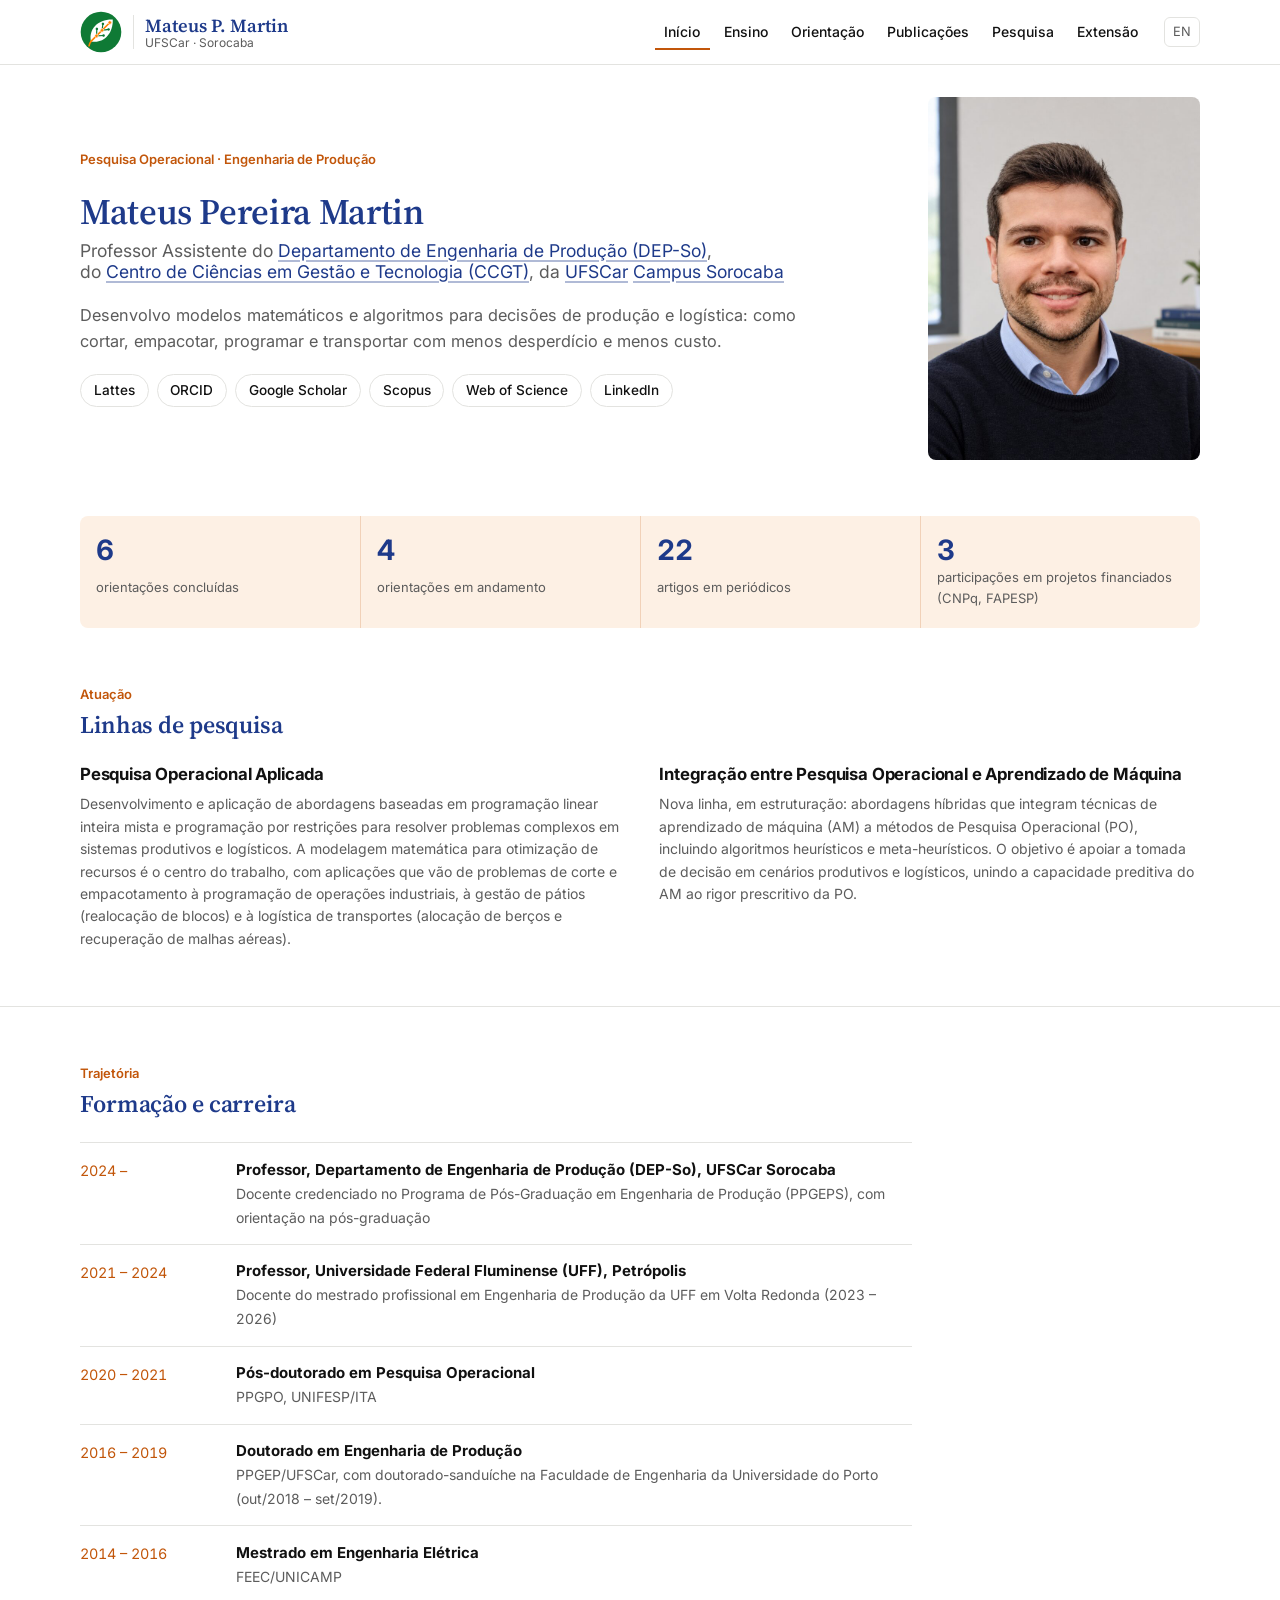
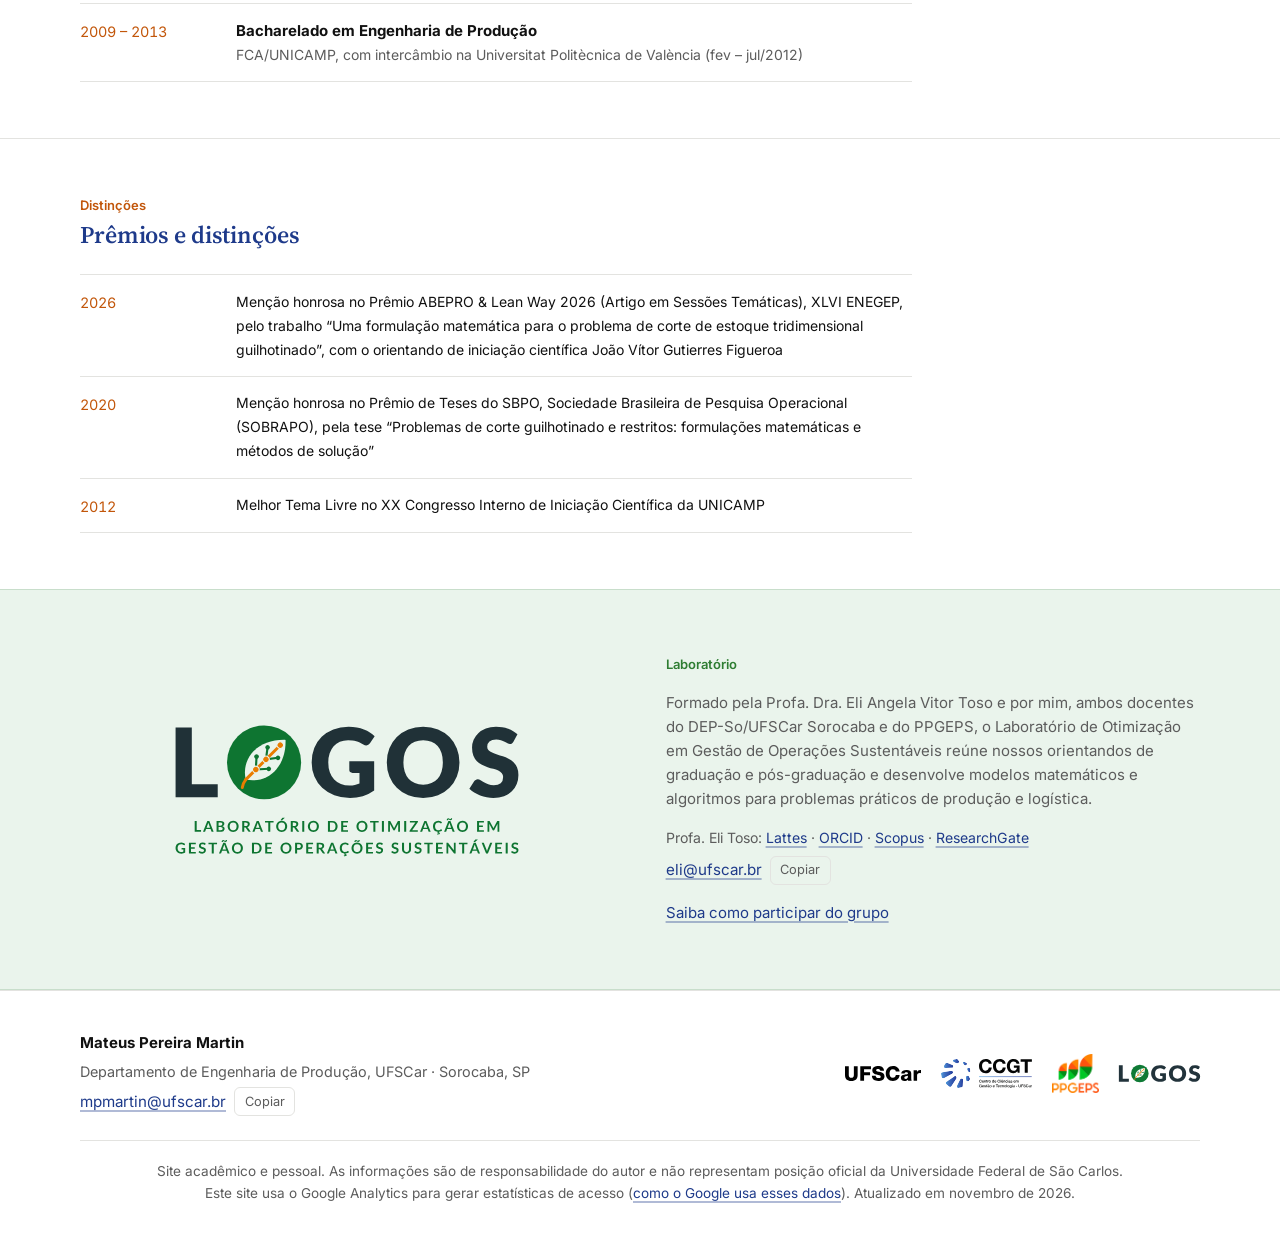
==== commit b92dc47b: "Add files via upload" ====
--- a/index.html
+++ b/index.html
@@ -25,7 +25,7 @@
 <body>
 <a class="skip" href="#conteudo">Pular para o conteúdo</a>
 <header class="site-header"><div class="wrap">
-<div class="brand"><a href="pesquisa.html#logos-t" title="LOGOS: Laboratório de Otimização em Gestão de Operações Sustentáveis"><img src="figuras/logos-simbolo-192.png" alt="LOGOS" width="192" height="192"></a><a class="brand-text" href="index.html"><strong>Mateus P. Martin</strong><span>UFSCar · Sorocaba</span></a></div>
+<div class="brand"><a href="pesquisa.html#logos-t" title="LOGOS: Laboratório de Otimização em Gestão de Operações Sustentáveis"><img src="figuras/logo-logos-simbolo.svg" alt="LOGOS" width="240" height="240"></a><a class="brand-text" href="index.html"><strong>Mateus P. Martin</strong><span>UFSCar · Sorocaba</span></a></div>
 <button type="button" class="menu-btn" aria-expanded="false" aria-controls="nav">Menu</button>
 <nav class="nav" id="nav" aria-label="Principal"><a href="index.html" aria-current="page">Início</a><a href="ensino.html">Ensino</a><a href="orientacao.html">Orientação</a><a href="publicacoes.html">Publicações</a><a href="pesquisa.html">Pesquisa</a><a href="extensao.html">Extensão</a></nav>
 <a class="lang" href="en/index.html" hreflang="en" lang="en">EN</a>
@@ -34,7 +34,7 @@
 <section class="hero"><div class="wrap">
 <div class="hero-text">
 <p class="eyebrow">Pesquisa Operacional · Engenharia de Produção</p>
-<h1>Mateus Pereira Martin<span>Professor do Departamento de Engenharia de Produção da UFSCar, campus Sorocaba</span></h1>
+<h1>Mateus Pereira Martin<span>Professor Assistente do <a href="https://www.depso.ufscar.br/pt-br" target="_blank" rel="noopener">Departamento de Engenharia de Produção (DEP-So)</a>, <span class="cargo-l2">do <a href="https://www.ccgt.ufscar.br/pt-br" target="_blank" rel="noopener">Centro de Ciências em Gestão e Tecnologia (CCGT)</a>, da <a href="https://www.ufscar.br/" target="_blank" rel="noopener">UFSCar</a> <a href="https://www.sorocaba.ufscar.br/" target="_blank" rel="noopener">Campus Sorocaba</a></span></span></h1>
 <p class="lead">Desenvolvo modelos matemáticos e algoritmos para decisões de produção e logística: como cortar, empacotar, programar e transportar com menos desperdício e menos custo.</p>
 <div class="ids"><a href="https://lattes.cnpq.br/9814295914139504" target="_blank" rel="noopener">Lattes</a><a href="https://orcid.org/0000-0002-6722-7571" target="_blank" rel="noopener">ORCID</a><a href="https://scholar.google.com.br/citations?user=QnhlnG8AAAAJ&hl" target="_blank" rel="noopener">Google Scholar</a><a href="https://www.scopus.com/authid/detail.uri?authorId=57204688163" target="_blank" rel="noopener">Scopus</a><a href="https://www.webofscience.com/wos/author/record/ADG-9938-2022" target="_blank" rel="noopener">Web of Science</a><a href="https://www.linkedin.com/in/mateus-pereira-martin/" target="_blank" rel="noopener">LinkedIn</a></div>
 </div>
@@ -46,11 +46,10 @@
 <div><dt>orientações em andamento</dt><dd>4</dd></div>
 <div><dt>artigos em periódicos</dt><dd>22</dd></div>
 <div><dt>participações em projetos financiados (CNPq, FAPESP)</dt><dd>3</dd></div>
-</dl></div><section class="section"><div class="wrap"><div class="section-head"><p class="eyebrow">Atuação</p><h2>Linhas de pesquisa</h2></div><div class="cols-2"><div class="item"><h3>Pesquisa Operacional Aplicada</h3><p>Desenvolvimento e aplicação de abordagens baseadas em programação linear inteira mista e programação por restrições para resolver problemas complexos em sistemas produtivos e logísticos. A modelagem matemática para otimização de recursos é o centro do trabalho, com aplicações que vão de problemas de corte e empacotamento à programação de operações industriais, à gestão de pátios (realocação de blocos) e à logística de transportes (alocação de berços e recuperação de malhas aéreas).</p></div><div class="item"><h3>Integração entre Pesquisa Operacional e Aprendizado de Máquina</h3><p>Nova linha, em estruturação: abordagens híbridas que integram técnicas de aprendizado de máquina (AM) a métodos de Pesquisa Operacional (PO), incluindo algoritmos heurísticos e meta-heurísticos. O objetivo é apoiar a tomada de decisão em cenários produtivos e logísticos, unindo a capacidade preditiva do AM ao rigor prescritivo da PO.</p></div></div></div></section><section class="section"><div class="wrap"><div class="section-head"><p class="eyebrow">Trajetória</p><h2>Formação e carreira</h2></div><ol class="timeline" reversed><li><span class="when">2024 –</span><div><strong>Professor, Departamento de Engenharia de Produção (DEP-So), UFSCar Sorocaba</strong><span>Docente credenciado no Programa de Pós-Graduação em Engenharia de Produção (PPGEPS), com orientação na pós-graduação</span></div></li><li><span class="when">2021 – 2024</span><div><strong>Professor, Universidade Federal Fluminense (UFF), Petrópolis</strong><span>Docente do mestrado profissional em Engenharia de Produção da UFF em Volta Redonda (2023 – 2026)</span></div></li><li><span class="when">2020 – 2021</span><div><strong>Pós-doutorado em Pesquisa Operacional</strong><span>PPGPO, UNIFESP/ITA</span></div></li><li><span class="when">2016 – 2019</span><div><strong>Doutorado em Engenharia de Produção</strong><span>PPGEP/UFSCar, com doutorado-sanduíche na Faculdade de Engenharia da Universidade do Porto (out/2018 – set/2019).</span></div></li><li><span class="when">2014 – 2016</span><div><strong>Mestrado em Engenharia Elétrica</strong><span>FEEC/UNICAMP</span></div></li><li><span class="when">2009 – 2013</span><div><strong>Bacharelado em Engenharia de Produção</strong><span>FCA/UNICAMP, com intercâmbio na Universitat Politècnica de València (fev – jul/2012)</span></div></li></ol></div></section><section class="section"><div class="wrap"><div class="section-head"><p class="eyebrow">Distinções</p><h2>Prêmios e distinções</h2></div><ol class="timeline"><li><span class="when">2026</span><div><span style="color:var(--ink)">Menção honrosa no Prêmio ABEPRO &amp; Lean Way 2026 (Artigo em Sessões Temáticas), XLVI ENEGEP, pelo trabalho “Uma formulação matemática para o problema de corte de estoque tridimensional guilhotinado”, com o orientando de iniciação científica João Vítor Gutierres Figueroa</span></div></li><li><span class="when">2020</span><div><span style="color:var(--ink)">Menção honrosa no Prêmio de Teses do SBPO, Sociedade Brasileira de Pesquisa Operacional (SOBRAPO), pela tese “Problemas de corte guilhotinado e restritos: formulações matemáticas e métodos de solução”</span></div></li><li><span class="when">2012</span><div><span style="color:var(--ink)">Melhor Tema Livre no XX Congresso Interno de Iniciação Científica da UNICAMP</span></div></li></ol></div></section><section class="logos-band" aria-labelledby="logos-t"><div class="wrap">
-<img src="figuras/logos-horizontal.png" alt="LOGOS: Laboratório de Otimização em Gestão de Operações Sustentáveis" width="1600" height="579" loading="lazy">
+</dl></div><section class="section"><div class="wrap"><div class="section-head"><p class="eyebrow">Atuação</p><h2>Linhas de pesquisa</h2></div><div class="cols-2"><div class="item"><h3>Pesquisa Operacional Aplicada</h3><p>Desenvolvimento e aplicação de abordagens baseadas em programação linear inteira mista e programação por restrições para resolver problemas complexos em sistemas produtivos e logísticos. A modelagem matemática para otimização de recursos é o centro do trabalho, com aplicações que vão de problemas de corte e empacotamento à programação de operações industriais, à gestão de pátios (realocação de blocos) e à logística de transportes (alocação de berços e recuperação de malhas aéreas).</p></div><div class="item"><h3>Integração entre Pesquisa Operacional e Aprendizado de Máquina</h3><p>Nova linha, em estruturação: abordagens híbridas que integram técnicas de aprendizado de máquina (AM) a métodos de Pesquisa Operacional (PO), incluindo algoritmos heurísticos e meta-heurísticos. O objetivo é apoiar a tomada de decisão em cenários produtivos e logísticos, unindo a capacidade preditiva do AM ao rigor prescritivo da PO.</p></div></div></div></section><section class="section"><div class="wrap"><div class="section-head"><p class="eyebrow">Trajetória</p><h2>Formação e carreira</h2></div><ol class="timeline" reversed><li><span class="when">2024 –</span><div><strong>Professor, Departamento de Engenharia de Produção (DEP-So), UFSCar Sorocaba</strong><span>Docente credenciado no Programa de Pós-Graduação em Engenharia de Produção (PPGEPS), com orientação na pós-graduação</span></div></li><li><span class="when">2021 – 2024</span><div><strong>Professor, Universidade Federal Fluminense (UFF), Petrópolis</strong><span>Docente do mestrado profissional em Engenharia de Produção da UFF em Volta Redonda (2023 – 2026)</span></div></li><li><span class="when">2020 – 2021</span><div><strong>Pós-doutorado em Pesquisa Operacional</strong><span>PPGPO, UNIFESP/ITA</span></div></li><li><span class="when">2016 – 2019</span><div><strong>Doutorado em Engenharia de Produção</strong><span>PPGEP/UFSCar, com doutorado-sanduíche na Faculdade de Engenharia da Universidade do Porto (out/2018 – set/2019).</span></div></li><li><span class="when">2014 – 2016</span><div><strong>Mestrado em Engenharia Elétrica</strong><span>FEEC/UNICAMP</span></div></li><li><span class="when">2009 – 2013</span><div><strong>Bacharelado em Engenharia de Produção</strong><span>FCA/UNICAMP, com intercâmbio na Universitat Politècnica de València (fev – jul/2012)</span></div></li></ol></div></section><section class="section"><div class="wrap"><div class="section-head"><p class="eyebrow">Distinções</p><h2>Prêmios e distinções</h2></div><ol class="timeline"><li><span class="when">2026</span><div><span style="color:var(--ink)">Menção honrosa no Prêmio ABEPRO &amp; Lean Way 2026 (Artigo em Sessões Temáticas), XLVI ENEGEP, pelo trabalho “Uma formulação matemática para o problema de corte de estoque tridimensional guilhotinado”, com o orientando de iniciação científica João Vítor Gutierres Figueroa</span></div></li><li><span class="when">2020</span><div><span style="color:var(--ink)">Menção honrosa no Prêmio de Teses do SBPO, Sociedade Brasileira de Pesquisa Operacional (SOBRAPO), pela tese “Problemas de corte guilhotinado e restritos: formulações matemáticas e métodos de solução”</span></div></li><li><span class="when">2012</span><div><span style="color:var(--ink)">Melhor Tema Livre no XX Congresso Interno de Iniciação Científica da UNICAMP</span></div></li></ol></div></section><section class="logos-band" id="logos-t" aria-label="LOGOS"><div class="wrap">
+<img src="figuras/logo-logos.svg" alt="LOGOS: Laboratório de Otimização em Gestão de Operações Sustentáveis" width="560" height="247" loading="lazy">
 <div class="text"><p class="eyebrow">Laboratório</p>
-<h2 id="logos-t">LOGOS</h2>
-<p>Formado por mim e pela Profa. Dra. Eli Angela Vitor Toso, ambos docentes do DEP-So/UFSCar Sorocaba e do PPGEPS, o Laboratório de Otimização em Gestão de Operações Sustentáveis reúne nossos orientandos de graduação e pós-graduação e desenvolve modelos matemáticos e algoritmos para problemas práticos de produção e logística.</p>
+<p>Formado pela Profa. Dra. Eli Angela Vitor Toso e por mim, ambos docentes do DEP-So/UFSCar Sorocaba e do PPGEPS, o Laboratório de Otimização em Gestão de Operações Sustentáveis reúne nossos orientandos de graduação e pós-graduação e desenvolve modelos matemáticos e algoritmos para problemas práticos de produção e logística.</p>
 <div style="display:grid;gap:.4rem"><p style="font-size:.88rem">Profa. Eli Toso: <a href="https://lattes.cnpq.br/6663631731115739" target="_blank" rel="noopener">Lattes</a> · <a href="https://orcid.org/0000-0001-7531-0300" target="_blank" rel="noopener">ORCID</a> · <a href="https://www.scopus.com/authid/detail.uri?authorId=26026490900" target="_blank" rel="noopener">Scopus</a> · <a href="https://www.researchgate.net/profile/Eli_Angela_Toso" target="_blank" rel="noopener">ResearchGate</a></p>
 <span class="email-row"><a class="email" data-email data-show data-u="eli" data-d="ufscar.br">eli [arroba] ufscar.br</a><button type="button" class="copy" data-u="eli" data-d="ufscar.br" data-done="Copiado">Copiar</button></span></div>
 <p><a href="orientacao.html#contato">Saiba como participar do grupo</a></p>
@@ -62,10 +61,10 @@
 <span class="muted" style="font-size:.9rem">Departamento de Engenharia de Produção, UFSCar · Sorocaba, SP</span>
 <span class="email-row"><a class="email" data-email data-show data-u="mpmartin" data-d="ufscar.br">mpmartin [arroba] ufscar.br</a><button type="button" class="copy" data-u="mpmartin" data-d="ufscar.br" data-done="Copiado">Copiar</button></span></div>
 <div class="inst">
-<a href="https://www.ufscar.br/" target="_blank" rel="noopener"><img src="figuras/logo-ufscar.png" alt="UFSCar" width="247" height="180" loading="lazy"></a>
-<a href="https://www.ccgt.ufscar.br/pt-br" target="_blank" rel="noopener"><img src="figuras/logo-ccgt.png" alt="CCGT/UFSCar" width="200" height="75" loading="lazy"></a>
+<a href="https://www.ufscar.br/" target="_blank" rel="noopener"><img src="figuras/logo-ufscar.svg" alt="UFSCar" class="inst-sigla" width="189" height="38" loading="lazy"></a>
+<a href="https://www.ccgt.ufscar.br/pt-br" target="_blank" rel="noopener"><img src="figuras/logo-ccgt.svg" alt="CCGT/UFSCar" class="inst-ccgt" width="291" height="95" loading="lazy"></a>
 <a href="https://www.ppgeps.ufscar.br/pt-br/" target="_blank" rel="noopener"><img src="figuras/logo-ppgeps.png" alt="PPGEPS/UFSCar" width="200" height="162" loading="lazy"></a>
-<a href="pesquisa.html"><img src="figuras/logos-simbolo-claro.png" alt="LOGOS" title="LOGOS" width="1600" height="1600" loading="lazy"></a>
+<a href="pesquisa.html"><img src="figuras/logo-logos/svg/transp-claro_selo.svg" alt="LOGOS" title="LOGOS" class="inst-logos" width="560" height="168" loading="lazy"></a>
 </div></div>
 <p class="footer-note">Site acadêmico e pessoal. As informações são de responsabilidade do autor e não representam posição oficial da Universidade Federal de São Carlos.
 <br>Este site usa o Google Analytics para gerar estatísticas de acesso (<a href="https://policies.google.com/technologies/partner-sites?hl=pt-BR" target="_blank" rel="noopener">como o Google usa esses dados</a>).
--- a/assets/site.css
+++ b/assets/site.css
@@ -121,7 +121,8 @@
 .hero .wrap { display: grid; grid-template-columns: minmax(0, 1fr) auto; gap: clamp(2rem, 5vw, 4rem); align-items: center; }
 .hero-text { display: grid; gap: 1.25rem; min-width: 0; }
 .hero-text .lead { max-width: 75ch; }
-.hero-text h1 span { display: block; font-size: 1.1rem; font-weight: 400; color: var(--muted); margin-top: .4rem; font-family: var(--font-body); letter-spacing: 0; }
+.hero-text h1 span { display: block; font-size: 1.1rem; font-weight: 400; color: var(--muted); margin-top: .4rem; font-family: var(--font-body); letter-spacing: 0; text-wrap: pretty; }
+.hero-text h1 span.cargo-l2 { display: inline-block; margin-top: 0; }
 .ids { display: flex; flex-wrap: wrap; gap: 0.5rem; }
 .ids a {
   font-size: 0.85rem; font-weight: 500; text-decoration: none; color: var(--ink);
@@ -290,6 +291,9 @@
 .inst { display: flex; flex-wrap: wrap; gap: 1.25rem; align-items: center; }
 .inst a { display: block; }
 .inst img { height: 2.4rem; width: auto; }
+.inst img.inst-sigla { height: 0.95rem; }
+.inst img.inst-ccgt { height: 1.85rem; }
+.inst img.inst-logos { height: 1.7rem; max-width: none; margin: -0.3rem; }
 .site-footer p { font-size: 0.85rem; color: var(--muted); max-width: 70ch; }
 .site-footer .contact { display: grid; gap: 0.3rem; }
 .site-footer .footer-note { max-width: none; text-align: center; padding-top: 1.25rem; border-top: 1px solid var(--line); }
